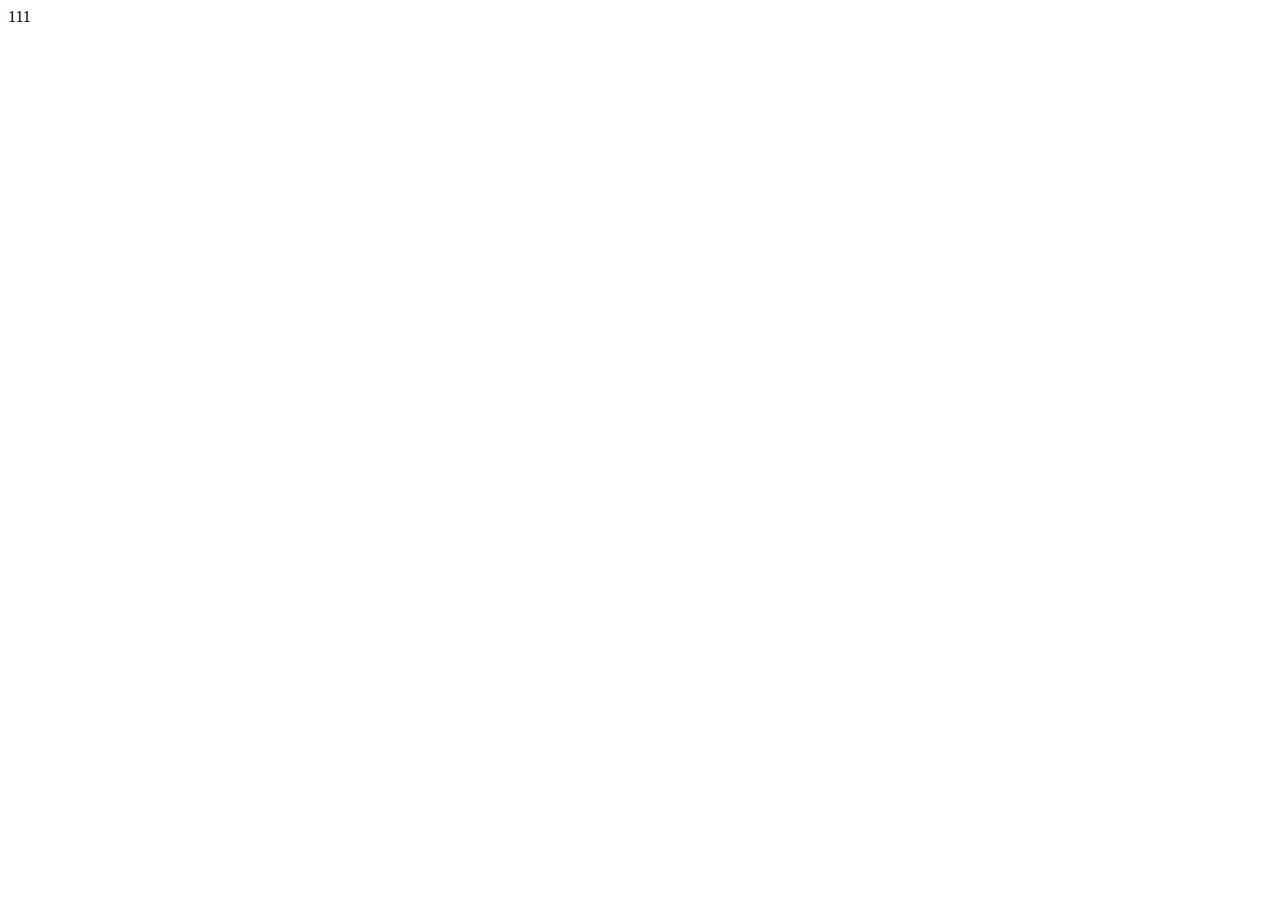
==== index.html @ c0884212 "初始化项目" ====
<!DOCTYPE html>
<html lang="en">

<head>
    <meta charset="UTF-8">
    <meta http-equiv="X-UA-Compatible" content="IE=edge">
    <meta name="viewport" content="width=device-width, initial-scale=1.0">
    <title>Document</title>
</head>

<body>
    <div>111</div>

</body>

</html>
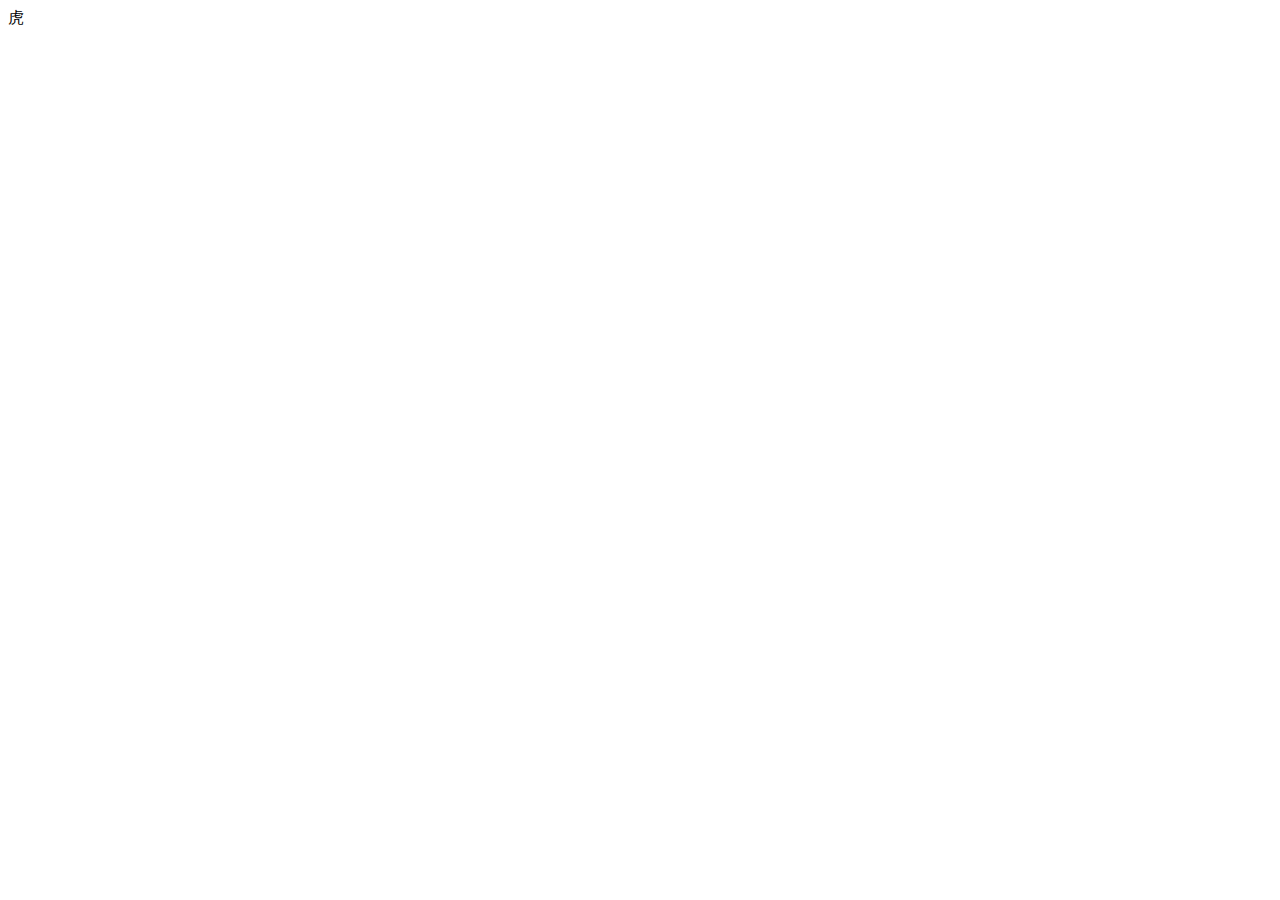
==== commit 44c74cdd: "第一遍" ====
--- a/index.html
+++ b/index.html
@@ -9,7 +9,7 @@
 </head>
 
 <body>
-    <div>111</div>
+    <div>虎</div>
 
 </body>
 
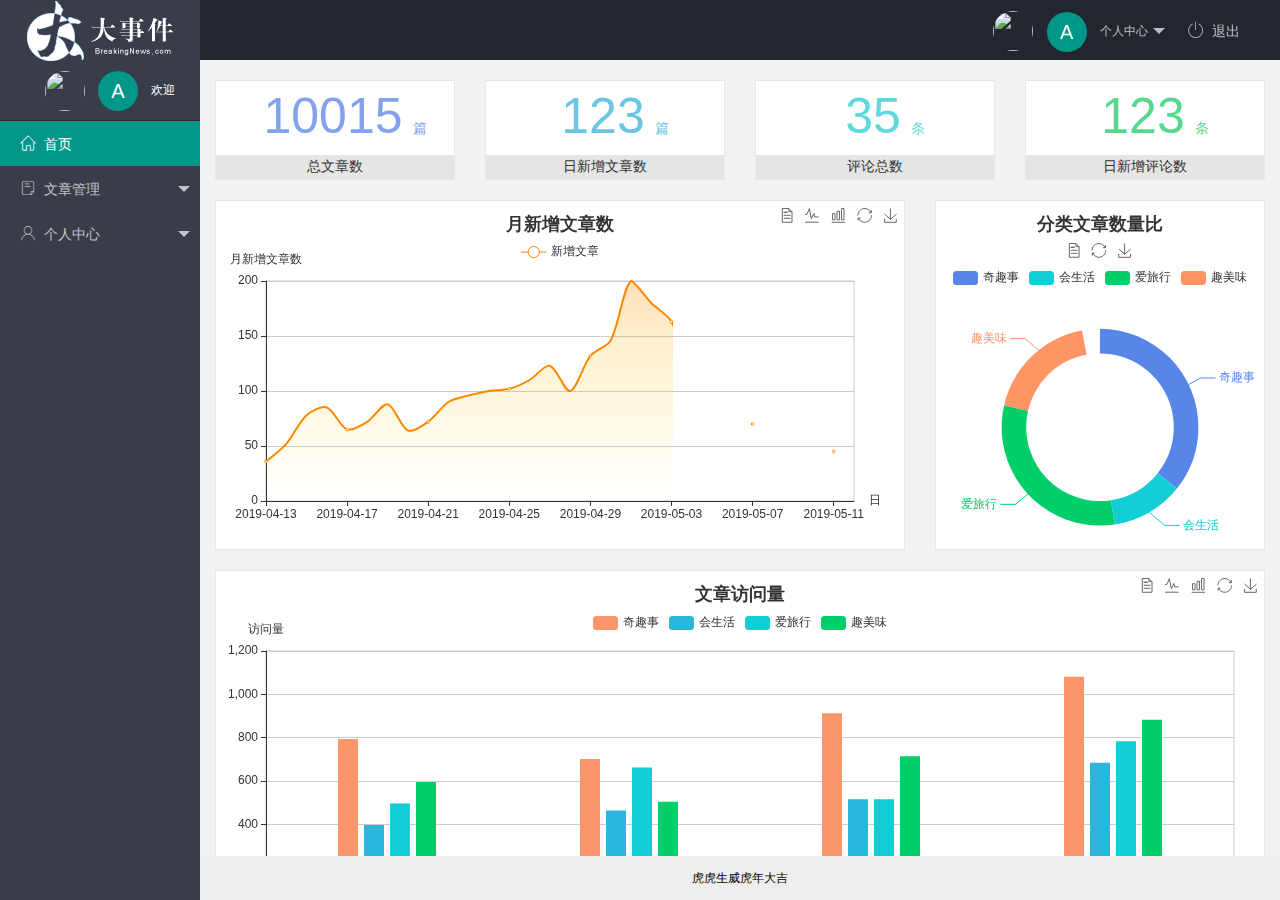
==== commit d1ad0604: "首页完成" ====
--- a/index.html
+++ b/index.html
@@ -2,15 +2,94 @@
 <html lang="en">
 
 <head>
-    <meta charset="UTF-8">
-    <meta http-equiv="X-UA-Compatible" content="IE=edge">
-    <meta name="viewport" content="width=device-width, initial-scale=1.0">
-    <title>Document</title>
+    <meta charset="UTF-8" />
+    <meta http-equiv="X-UA-Compatible" content="IE=edge" />
+    <meta name="viewport" content="width=device-width, initial-scale=1.0" />
+    <title>主页</title>
+    <link rel="stylesheet" href="/assets/lib/layui/css/layui.css" />
+    <link rel="stylesheet" href="/assets/css/index.css">
+    <link rel="stylesheet" href="/assets/fonts/iconfont.css">
 </head>
 
 <body>
-    <div>虎</div>
+    <div class="layui-layout layui-layout-admin">
+        <div class="layui-header">
+            <div class="layui-logo layui-hide-xs layui-bg-black">
+                <img src="/assets/images/logo.png" alt="" />
+            </div>
 
+            <ul class="layui-nav layui-layout-right">
+                <li class="layui-nav-item layui-hide layui-show-md-inline-block">
+                    <!-- 右侧导航栏上面头像 -->
+                    <a href="javascript:;" class="userinfo">
+                        <img src="http://t.cn/RCzsdCq" class="layui-nav-img" />
+                        <span class="text-avatar">A</span>
+                        个人中心
+                    </a>
+                    <dl class="layui-nav-child">
+                        <dd><a href="">基本资料</a></dd>
+                        <dd><a href="">更换头像</a></dd>
+                        <dd><a href="">重置密码</a></dd>
+                    </dl>
+                </li>
+                <li class="layui-nav-item" lay-header-event="menuRight" lay-unselect>
+                    <a href="javascript:;" id="btnLogout"><span class="iconfont icon-tuichu"></span>退出</a>
+                </li>
+            </ul>
+        </div>
+
+        <div class="layui-side layui-bg-black">
+            <div class="layui-side-scroll">
+                <!-- 左侧导航区域（可配合layui已有的垂直导航） -->
+                <!-- 左侧侧边栏上面头像 -->
+                <div class="userinfo">
+                    <img src="http://t.cn/RCzsdCq" class="layui-nav-img" />
+                    <span class="text-avatar">A</span>
+                    <span id="welcome">欢迎</span>
+                </div>
+                <ul class="layui-nav layui-nav-tree" lay-shrink="all">
+                    <li class="layui-nav-item  layui-this">
+                        <a href="/home/dashboard.html" target="fm"><span class="iconfont icon-home"></span>首页</a>
+                    </li>
+                    <li class="layui-nav-item">
+                        <a class="" href="javascript:;"><span class="iconfont icon-16"></span>文章管理</a>
+                        <dl class="layui-nav-child">
+                            <dd><a href="javascript:;"><i class="layui-icon layui-icon-app"></i>文章类别</a></dd>
+                            <dd><a href="javascript:;"><i class="layui-icon layui-icon-app"></i>文章列表</a></dd>
+                            <dd><a href="javascript:;"><i class="layui-icon layui-icon-app"></i>发布文章</a></dd>
+                        </dl>
+                    </li>
+                    <li class="layui-nav-item">
+                        <a href="javascript:;"><span class="iconfont icon-user"></span>个人中心</a>
+                        <dl class="layui-nav-child">
+                            <dd><a href="javascript:;"><i class="layui-icon layui-icon-app"></i>基本资料</a></dd>
+                            <dd><a href="javascript:;"><i class="layui-icon layui-icon-app"></i>更换头像</a></dd>
+                            <dd><a href="javascript:;"><i class="layui-icon layui-icon-app"></i>重置密码</a></dd>
+                        </dl>
+                    </li>
+                </ul>
+            </div>
+        </div>
+
+        <div class="layui-body">
+            <!-- 内容主体区域 -->
+            <iframe name="fm" src="/home/dashboard.html" frameborder="0"></iframe>
+        </div>
+
+        <div class="layui-footer">
+            <!-- 底部固定区域 -->
+            虎虎生威虎年大吉
+        </div>
+    </div>
+    <script src="/assets/lib/layui/layui.all.js"></script>
+    <!-- 导入 jQuery -->
+    <script src="/assets/lib/jquery.js"></script>
+
+    <!-- 导入自己封装的 baseAPI -->
+    <script src="/assets/js/baseAPI.js"></script>
+
+    <!-- 导入自己的 js 文件 -->
+    <script src="/assets/js/index.js"></script>
 </body>
 
 </html>--- a/assets/lib/layui/css/layui.css
+++ b/assets/lib/layui/css/layui.css
@@ -0,0 +1,2 @@
+/** layui-v2.5.5 MIT License By https://www.layui.com */
+ .layui-inline,img{display:inline-block;vertical-align:middle}h1,h2,h3,h4,h5,h6{font-weight:400}.layui-edge,.layui-header,.layui-inline,.layui-main{position:relative}.layui-body,.layui-edge,.layui-elip{overflow:hidden}.layui-btn,.layui-edge,.layui-inline,img{vertical-align:middle}.layui-btn,.layui-disabled,.layui-icon,.layui-unselect{-moz-user-select:none;-webkit-user-select:none;-ms-user-select:none}.layui-elip,.layui-form-checkbox span,.layui-form-pane .layui-form-label{text-overflow:ellipsis;white-space:nowrap}.layui-breadcrumb,.layui-tree-btnGroup{visibility:hidden}blockquote,body,button,dd,div,dl,dt,form,h1,h2,h3,h4,h5,h6,input,li,ol,p,pre,td,textarea,th,ul{margin:0;padding:0;-webkit-tap-highlight-color:rgba(0,0,0,0)}a:active,a:hover{outline:0}img{border:none}li{list-style:none}table{border-collapse:collapse;border-spacing:0}h4,h5,h6{font-size:100%}button,input,optgroup,option,select,textarea{font-family:inherit;font-size:inherit;font-style:inherit;font-weight:inherit;outline:0}pre{white-space:pre-wrap;white-space:-moz-pre-wrap;white-space:-pre-wrap;white-space:-o-pre-wrap;word-wrap:break-word}body{line-height:24px;font:14px Helvetica Neue,Helvetica,PingFang SC,Tahoma,Arial,sans-serif}hr{height:1px;margin:10px 0;border:0;clear:both}a{color:#333;text-decoration:none}a:hover{color:#777}a cite{font-style:normal;*cursor:pointer}.layui-border-box,.layui-border-box *{box-sizing:border-box}.layui-box,.layui-box *{box-sizing:content-box}.layui-clear{clear:both;*zoom:1}.layui-clear:after{content:'\20';clear:both;*zoom:1;display:block;height:0}.layui-inline{*display:inline;*zoom:1}.layui-edge{display:inline-block;width:0;height:0;border-width:6px;border-style:dashed;border-color:transparent}.layui-edge-top{top:-4px;border-bottom-color:#999;border-bottom-style:solid}.layui-edge-right{border-left-color:#999;border-left-style:solid}.layui-edge-bottom{top:2px;border-top-color:#999;border-top-style:solid}.layui-edge-left{border-right-color:#999;border-right-style:solid}.layui-disabled,.layui-disabled:hover{color:#d2d2d2!important;cursor:not-allowed!important}.layui-circle{border-radius:100%}.layui-show{display:block!important}.layui-hide{display:none!important}@font-face{font-family:layui-icon;src:url(../font/iconfont.eot?v=250);src:url(../font/iconfont.eot?v=250#iefix) format('embedded-opentype'),url(../font/iconfont.woff2?v=250) format('woff2'),url(../font/iconfont.woff?v=250) format('woff'),url(../font/iconfont.ttf?v=250) format('truetype'),url(../font/iconfont.svg?v=250#layui-icon) format('svg')}.layui-icon{font-family:layui-icon!important;font-size:16px;font-style:normal;-webkit-font-smoothing:antialiased;-moz-osx-font-smoothing:grayscale}.layui-icon-reply-fill:before{content:"\e611"}.layui-icon-set-fill:before{content:"\e614"}.layui-icon-menu-fill:before{content:"\e60f"}.layui-icon-search:before{content:"\e615"}.layui-icon-share:before{content:"\e641"}.layui-icon-set-sm:before{content:"\e620"}.layui-icon-engine:before{content:"\e628"}.layui-icon-close:before{content:"\1006"}.layui-icon-close-fill:before{content:"\1007"}.layui-icon-chart-screen:before{content:"\e629"}.layui-icon-star:before{content:"\e600"}.layui-icon-circle-dot:before{content:"\e617"}.layui-icon-chat:before{content:"\e606"}.layui-icon-release:before{content:"\e609"}.layui-icon-list:before{content:"\e60a"}.layui-icon-chart:before{content:"\e62c"}.layui-icon-ok-circle:before{content:"\1005"}.layui-icon-layim-theme:before{content:"\e61b"}.layui-icon-table:before{content:"\e62d"}.layui-icon-right:before{content:"\e602"}.layui-icon-left:before{content:"\e603"}.layui-icon-cart-simple:before{content:"\e698"}.layui-icon-face-cry:before{content:"\e69c"}.layui-icon-face-smile:before{content:"\e6af"}.layui-icon-survey:before{content:"\e6b2"}.layui-icon-tree:before{content:"\e62e"}.layui-icon-upload-circle:before{content:"\e62f"}.layui-icon-add-circle:before{content:"\e61f"}.layui-icon-download-circle:before{content:"\e601"}.layui-icon-templeate-1:before{content:"\e630"}.layui-icon-util:before{content:"\e631"}.layui-icon-face-surprised:before{content:"\e664"}.layui-icon-edit:before{content:"\e642"}.layui-icon-speaker:before{content:"\e645"}.layui-icon-down:before{content:"\e61a"}.layui-icon-file:before{content:"\e621"}.layui-icon-layouts:before{content:"\e632"}.layui-icon-rate-half:before{content:"\e6c9"}.layui-icon-add-circle-fine:before{content:"\e608"}.layui-icon-prev-circle:before{content:"\e633"}.layui-icon-read:before{content:"\e705"}.layui-icon-404:before{content:"\e61c"}.layui-icon-carousel:before{content:"\e634"}.layui-icon-help:before{content:"\e607"}.layui-icon-code-circle:before{content:"\e635"}.layui-icon-water:before{content:"\e636"}.layui-icon-username:before{content:"\e66f"}.layui-icon-find-fill:before{content:"\e670"}.layui-icon-about:before{content:"\e60b"}.layui-icon-location:before{content:"\e715"}.layui-icon-up:before{content:"\e619"}.layui-icon-pause:before{content:"\e651"}.layui-icon-date:before{content:"\e637"}.layui-icon-layim-uploadfile:before{content:"\e61d"}.layui-icon-delete:before{content:"\e640"}.layui-icon-play:before{content:"\e652"}.layui-icon-top:before{content:"\e604"}.layui-icon-friends:before{content:"\e612"}.layui-icon-refresh-3:before{content:"\e9aa"}.layui-icon-ok:before{content:"\e605"}.layui-icon-layer:before{content:"\e638"}.layui-icon-face-smile-fine:before{content:"\e60c"}.layui-icon-dollar:before{content:"\e659"}.layui-icon-group:before{content:"\e613"}.layui-icon-layim-download:before{content:"\e61e"}.layui-icon-picture-fine:before{content:"\e60d"}.layui-icon-link:before{content:"\e64c"}.layui-icon-diamond:before{content:"\e735"}.layui-icon-log:before{content:"\e60e"}.layui-icon-rate-solid:before{content:"\e67a"}.layui-icon-fonts-del:before{content:"\e64f"}.layui-icon-unlink:before{content:"\e64d"}.layui-icon-fonts-clear:before{content:"\e639"}.layui-icon-triangle-r:before{content:"\e623"}.layui-icon-circle:before{content:"\e63f"}.layui-icon-radio:before{content:"\e643"}.layui-icon-align-center:before{content:"\e647"}.layui-icon-align-right:before{content:"\e648"}.layui-icon-align-left:before{content:"\e649"}.layui-icon-loading-1:before{content:"\e63e"}.layui-icon-return:before{content:"\e65c"}.layui-icon-fonts-strong:before{content:"\e62b"}.layui-icon-upload:before{content:"\e67c"}.layui-icon-dialogue:before{content:"\e63a"}.layui-icon-video:before{content:"\e6ed"}.layui-icon-headset:before{content:"\e6fc"}.layui-icon-cellphone-fine:before{content:"\e63b"}.layui-icon-add-1:before{content:"\e654"}.layui-icon-face-smile-b:before{content:"\e650"}.layui-icon-fonts-html:before{content:"\e64b"}.layui-icon-form:before{content:"\e63c"}.layui-icon-cart:before{content:"\e657"}.layui-icon-camera-fill:before{content:"\e65d"}.layui-icon-tabs:before{content:"\e62a"}.layui-icon-fonts-code:before{content:"\e64e"}.layui-icon-fire:before{content:"\e756"}.layui-icon-set:before{content:"\e716"}.layui-icon-fonts-u:before{content:"\e646"}.layui-icon-triangle-d:before{content:"\e625"}.layui-icon-tips:before{content:"\e702"}.layui-icon-picture:before{content:"\e64a"}.layui-icon-more-vertical:before{content:"\e671"}.layui-icon-flag:before{content:"\e66c"}.layui-icon-loading:before{content:"\e63d"}.layui-icon-fonts-i:before{content:"\e644"}.layui-icon-refresh-1:before{content:"\e666"}.layui-icon-rmb:before{content:"\e65e"}.layui-icon-home:before{content:"\e68e"}.layui-icon-user:before{content:"\e770"}.layui-icon-notice:before{content:"\e667"}.layui-icon-login-weibo:before{content:"\e675"}.layui-icon-voice:before{content:"\e688"}.layui-icon-upload-drag:before{content:"\e681"}.layui-icon-login-qq:before{content:"\e676"}.layui-icon-snowflake:before{content:"\e6b1"}.layui-icon-file-b:before{content:"\e655"}.layui-icon-template:before{content:"\e663"}.layui-icon-auz:before{content:"\e672"}.layui-icon-console:before{content:"\e665"}.layui-icon-app:before{content:"\e653"}.layui-icon-prev:before{content:"\e65a"}.layui-icon-website:before{content:"\e7ae"}.layui-icon-next:before{content:"\e65b"}.layui-icon-component:before{content:"\e857"}.layui-icon-more:before{content:"\e65f"}.layui-icon-login-wechat:before{content:"\e677"}.layui-icon-shrink-right:before{content:"\e668"}.layui-icon-spread-left:before{content:"\e66b"}.layui-icon-camera:before{content:"\e660"}.layui-icon-note:before{content:"\e66e"}.layui-icon-refresh:before{content:"\e669"}.layui-icon-female:before{content:"\e661"}.layui-icon-male:before{content:"\e662"}.layui-icon-password:before{content:"\e673"}.layui-icon-senior:before{content:"\e674"}.layui-icon-theme:before{content:"\e66a"}.layui-icon-tread:before{content:"\e6c5"}.layui-icon-praise:before{content:"\e6c6"}.layui-icon-star-fill:before{content:"\e658"}.layui-icon-rate:before{content:"\e67b"}.layui-icon-template-1:before{content:"\e656"}.layui-icon-vercode:before{content:"\e679"}.layui-icon-cellphone:before{content:"\e678"}.layui-icon-screen-full:before{content:"\e622"}.layui-icon-screen-restore:before{content:"\e758"}.layui-icon-cols:before{content:"\e610"}.layui-icon-export:before{content:"\e67d"}.layui-icon-print:before{content:"\e66d"}.layui-icon-slider:before{content:"\e714"}.layui-icon-addition:before{content:"\e624"}.layui-icon-subtraction:before{content:"\e67e"}.layui-icon-service:before{content:"\e626"}.layui-icon-transfer:before{content:"\e691"}.layui-main{width:1140px;margin:0 auto}.layui-header{z-index:1000;height:60px}.layui-header a:hover{transition:all .5s;-webkit-transition:all .5s}.layui-side{position:fixed;left:0;top:0;bottom:0;z-index:999;width:200px;overflow-x:hidden}.layui-side-scroll{position:relative;width:220px;height:100%;overflow-x:hidden}.layui-body{position:absolute;left:200px;right:0;top:0;bottom:0;z-index:998;width:auto;overflow-y:auto;box-sizing:border-box}.layui-layout-body{overflow:hidden}.layui-layout-admin .layui-header{background-color:#23262E}.layui-layout-admin .layui-side{top:60px;width:200px;overflow-x:hidden}.layui-layout-admin .layui-body{position:fixed;top:60px;bottom:44px}.layui-layout-admin .layui-main{width:auto;margin:0 15px}.layui-layout-admin .layui-footer{position:fixed;left:200px;right:0;bottom:0;height:44px;line-height:44px;padding:0 15px;background-color:#eee}.layui-layout-admin .layui-logo{position:absolute;left:0;top:0;width:200px;height:100%;line-height:60px;text-align:center;color:#009688;font-size:16px}.layui-layout-admin .layui-header .layui-nav{background:0 0}.layui-layout-left{position:absolute!important;left:200px;top:0}.layui-layout-right{position:absolute!important;right:0;top:0}.layui-container{position:relative;margin:0 auto;padding:0 15px;box-sizing:border-box}.layui-fluid{position:relative;margin:0 auto;padding:0 15px}.layui-row:after,.layui-row:before{content:'';display:block;clear:both}.layui-col-lg1,.layui-col-lg10,.layui-col-lg11,.layui-col-lg12,.layui-col-lg2,.layui-col-lg3,.layui-col-lg4,.layui-col-lg5,.layui-col-lg6,.layui-col-lg7,.layui-col-lg8,.layui-col-lg9,.layui-col-md1,.layui-col-md10,.layui-col-md11,.layui-col-md12,.layui-col-md2,.layui-col-md3,.layui-col-md4,.layui-col-md5,.layui-col-md6,.layui-col-md7,.layui-col-md8,.layui-col-md9,.layui-col-sm1,.layui-col-sm10,.layui-col-sm11,.layui-col-sm12,.layui-col-sm2,.layui-col-sm3,.layui-col-sm4,.layui-col-sm5,.layui-col-sm6,.layui-col-sm7,.layui-col-sm8,.layui-col-sm9,.layui-col-xs1,.layui-col-xs10,.layui-col-xs11,.layui-col-xs12,.layui-col-xs2,.layui-col-xs3,.layui-col-xs4,.layui-col-xs5,.layui-col-xs6,.layui-col-xs7,.layui-col-xs8,.layui-col-xs9{position:relative;display:block;box-sizing:border-box}.layui-col-xs1,.layui-col-xs10,.layui-col-xs11,.layui-col-xs12,.layui-col-xs2,.layui-col-xs3,.layui-col-xs4,.layui-col-xs5,.layui-col-xs6,.layui-col-xs7,.layui-col-xs8,.layui-col-xs9{float:left}.layui-col-xs1{width:8.33333333%}.layui-col-xs2{width:16.66666667%}.layui-col-xs3{width:25%}.layui-col-xs4{width:33.33333333%}.layui-col-xs5{width:41.66666667%}.layui-col-xs6{width:50%}.layui-col-xs7{width:58.33333333%}.layui-col-xs8{width:66.66666667%}.layui-col-xs9{width:75%}.layui-col-xs10{width:83.33333333%}.layui-col-xs11{width:91.66666667%}.layui-col-xs12{width:100%}.layui-col-xs-offset1{margin-left:8.33333333%}.layui-col-xs-offset2{margin-left:16.66666667%}.layui-col-xs-offset3{margin-left:25%}.layui-col-xs-offset4{margin-left:33.33333333%}.layui-col-xs-offset5{margin-left:41.66666667%}.layui-col-xs-offset6{margin-left:50%}.layui-col-xs-offset7{margin-left:58.33333333%}.layui-col-xs-offset8{margin-left:66.66666667%}.layui-col-xs-offset9{margin-left:75%}.layui-col-xs-offset10{margin-left:83.33333333%}.layui-col-xs-offset11{margin-left:91.66666667%}.layui-col-xs-offset12{margin-left:100%}@media screen and (max-width:768px){.layui-hide-xs{display:none!important}.layui-show-xs-block{display:block!important}.layui-show-xs-inline{display:inline!important}.layui-show-xs-inline-block{display:inline-block!important}}@media screen and (min-width:768px){.layui-container{width:750px}.layui-hide-sm{display:none!important}.layui-show-sm-block{display:block!important}.layui-show-sm-inline{display:inline!important}.layui-show-sm-inline-block{display:inline-block!important}.layui-col-sm1,.layui-col-sm10,.layui-col-sm11,.layui-col-sm12,.layui-col-sm2,.layui-col-sm3,.layui-col-sm4,.layui-col-sm5,.layui-col-sm6,.layui-col-sm7,.layui-col-sm8,.layui-col-sm9{float:left}.layui-col-sm1{width:8.33333333%}.layui-col-sm2{width:16.66666667%}.layui-col-sm3{width:25%}.layui-col-sm4{width:33.33333333%}.layui-col-sm5{width:41.66666667%}.layui-col-sm6{width:50%}.layui-col-sm7{width:58.33333333%}.layui-col-sm8{width:66.66666667%}.layui-col-sm9{width:75%}.layui-col-sm10{width:83.33333333%}.layui-col-sm11{width:91.66666667%}.layui-col-sm12{width:100%}.layui-col-sm-offset1{margin-left:8.33333333%}.layui-col-sm-offset2{margin-left:16.66666667%}.layui-col-sm-offset3{margin-left:25%}.layui-col-sm-offset4{margin-left:33.33333333%}.layui-col-sm-offset5{margin-left:41.66666667%}.layui-col-sm-offset6{margin-left:50%}.layui-col-sm-offset7{margin-left:58.33333333%}.layui-col-sm-offset8{margin-left:66.66666667%}.layui-col-sm-offset9{margin-left:75%}.layui-col-sm-offset10{margin-left:83.33333333%}.layui-col-sm-offset11{margin-left:91.66666667%}.layui-col-sm-offset12{margin-left:100%}}@media screen and (min-width:992px){.layui-container{width:970px}.layui-hide-md{display:none!important}.layui-show-md-block{display:block!important}.layui-show-md-inline{display:inline!important}.layui-show-md-inline-block{display:inline-block!important}.layui-col-md1,.layui-col-md10,.layui-col-md11,.layui-col-md12,.layui-col-md2,.layui-col-md3,.layui-col-md4,.layui-col-md5,.layui-col-md6,.layui-col-md7,.layui-col-md8,.layui-col-md9{float:left}.layui-col-md1{width:8.33333333%}.layui-col-md2{width:16.66666667%}.layui-col-md3{width:25%}.layui-col-md4{width:33.33333333%}.layui-col-md5{width:41.66666667%}.layui-col-md6{width:50%}.layui-col-md7{width:58.33333333%}.layui-col-md8{width:66.66666667%}.layui-col-md9{width:75%}.layui-col-md10{width:83.33333333%}.layui-col-md11{width:91.66666667%}.layui-col-md12{width:100%}.layui-col-md-offset1{margin-left:8.33333333%}.layui-col-md-offset2{margin-left:16.66666667%}.layui-col-md-offset3{margin-left:25%}.layui-col-md-offset4{margin-left:33.33333333%}.layui-col-md-offset5{margin-left:41.66666667%}.layui-col-md-offset6{margin-left:50%}.layui-col-md-offset7{margin-left:58.33333333%}.layui-col-md-offset8{margin-left:66.66666667%}.layui-col-md-offset9{margin-left:75%}.layui-col-md-offset10{margin-left:83.33333333%}.layui-col-md-offset11{margin-left:91.66666667%}.layui-col-md-offset12{margin-left:100%}}@media screen and (min-width:1200px){.layui-container{width:1170px}.layui-hide-lg{display:none!important}.layui-show-lg-block{display:block!important}.layui-show-lg-inline{display:inline!important}.layui-show-lg-inline-block{display:inline-block!important}.layui-col-lg1,.layui-col-lg10,.layui-col-lg11,.layui-col-lg12,.layui-col-lg2,.layui-col-lg3,.layui-col-lg4,.layui-col-lg5,.layui-col-lg6,.layui-col-lg7,.layui-col-lg8,.layui-col-lg9{float:left}.layui-col-lg1{width:8.33333333%}.layui-col-lg2{width:16.66666667%}.layui-col-lg3{width:25%}.layui-col-lg4{width:33.33333333%}.layui-col-lg5{width:41.66666667%}.layui-col-lg6{width:50%}.layui-col-lg7{width:58.33333333%}.layui-col-lg8{width:66.66666667%}.layui-col-lg9{width:75%}.layui-col-lg10{width:83.33333333%}.layui-col-lg11{width:91.66666667%}.layui-col-lg12{width:100%}.layui-col-lg-offset1{margin-left:8.33333333%}.layui-col-lg-offset2{margin-left:16.66666667%}.layui-col-lg-offset3{margin-left:25%}.layui-col-lg-offset4{margin-left:33.33333333%}.layui-col-lg-offset5{margin-left:41.66666667%}.layui-col-lg-offset6{margin-left:50%}.layui-col-lg-offset7{margin-left:58.33333333%}.layui-col-lg-offset8{margin-left:66.66666667%}.layui-col-lg-offset9{margin-left:75%}.layui-col-lg-offset10{margin-left:83.33333333%}.layui-col-lg-offset11{margin-left:91.66666667%}.layui-col-lg-offset12{margin-left:100%}}.layui-col-space1{margin:-.5px}.layui-col-space1>*{padding:.5px}.layui-col-space3{margin:-1.5px}.layui-col-space3>*{padding:1.5px}.layui-col-space5{margin:-2.5px}.layui-col-space5>*{padding:2.5px}.layui-col-space8{margin:-3.5px}.layui-col-space8>*{padding:3.5px}.layui-col-space10{margin:-5px}.layui-col-space10>*{padding:5px}.layui-col-space12{margin:-6px}.layui-col-space12>*{padding:6px}.layui-col-space15{margin:-7.5px}.layui-col-space15>*{padding:7.5px}.layui-col-space18{margin:-9px}.layui-col-space18>*{padding:9px}.layui-col-space20{margin:-10px}.layui-col-space20>*{padding:10px}.layui-col-space22{margin:-11px}.layui-col-space22>*{padding:11px}.layui-col-space25{margin:-12.5px}.layui-col-space25>*{padding:12.5px}.layui-col-space30{margin:-15px}.layui-col-space30>*{padding:15px}.layui-btn,.layui-input,.layui-select,.layui-textarea,.layui-upload-button{outline:0;-webkit-appearance:none;transition:all .3s;-webkit-transition:all .3s;box-sizing:border-box}.layui-elem-quote{margin-bottom:10px;padding:15px;line-height:22px;border-left:5px solid #009688;border-radius:0 2px 2px 0;background-color:#f2f2f2}.layui-quote-nm{border-style:solid;border-width:1px 1px 1px 5px;background:0 0}.layui-elem-field{margin-bottom:10px;padding:0;border-width:1px;border-style:solid}.layui-elem-field legend{margin-left:20px;padding:0 10px;font-size:20px;font-weight:300}.layui-field-title{margin:10px 0 20px;border-width:1px 0 0}.layui-field-box{padding:10px 15px}.layui-field-title .layui-field-box{padding:10px 0}.layui-progress{position:relative;height:6px;border-radius:20px;background-color:#e2e2e2}.layui-progress-bar{position:absolute;left:0;top:0;width:0;max-width:100%;height:6px;border-radius:20px;text-align:right;background-color:#5FB878;transition:all .3s;-webkit-transition:all .3s}.layui-progress-big,.layui-progress-big .layui-progress-bar{height:18px;line-height:18px}.layui-progress-text{position:relative;top:-20px;line-height:18px;font-size:12px;color:#666}.layui-progress-big .layui-progress-text{position:static;padding:0 10px;color:#fff}.layui-collapse{border-width:1px;border-style:solid;border-radius:2px}.layui-colla-content,.layui-colla-item{border-top-width:1px;border-top-style:solid}.layui-colla-item:first-child{border-top:none}.layui-colla-title{position:relative;height:42px;line-height:42px;padding:0 15px 0 35px;color:#333;background-color:#f2f2f2;cursor:pointer;font-size:14px;overflow:hidden}.layui-colla-content{display:none;padding:10px 15px;line-height:22px;color:#666}.layui-colla-icon{position:absolute;left:15px;top:0;font-size:14px}.layui-card{margin-bottom:15px;border-radius:2px;background-color:#fff;box-shadow:0 1px 2px 0 rgba(0,0,0,.05)}.layui-card:last-child{margin-bottom:0}.layui-card-header{position:relative;height:42px;line-height:42px;padding:0 15px;border-bottom:1px solid #f6f6f6;color:#333;border-radius:2px 2px 0 0;font-size:14px}.layui-bg-black,.layui-bg-blue,.layui-bg-cyan,.layui-bg-green,.layui-bg-orange,.layui-bg-red{color:#fff!important}.layui-card-body{position:relative;padding:10px 15px;line-height:24px}.layui-card-body[pad15]{padding:15px}.layui-card-body[pad20]{padding:20px}.layui-card-body .layui-table{margin:5px 0}.layui-card .layui-tab{margin:0}.layui-panel-window{position:relative;padding:15px;border-radius:0;border-top:5px solid #E6E6E6;background-color:#fff}.layui-auxiliar-moving{position:fixed;left:0;right:0;top:0;bottom:0;width:100%;height:100%;background:0 0;z-index:9999999999}.layui-form-label,.layui-form-mid,.layui-form-select,.layui-input-block,.layui-input-inline,.layui-textarea{position:relative}.layui-bg-red{background-color:#FF5722!important}.layui-bg-orange{background-color:#FFB800!important}.layui-bg-green{background-color:#009688!important}.layui-bg-cyan{background-color:#2F4056!important}.layui-bg-blue{background-color:#1E9FFF!important}.layui-bg-black{background-color:#393D49!important}.layui-bg-gray{background-color:#eee!important;color:#666!important}.layui-badge-rim,.layui-colla-content,.layui-colla-item,.layui-collapse,.layui-elem-field,.layui-form-pane .layui-form-item[pane],.layui-form-pane .layui-form-label,.layui-input,.layui-layedit,.layui-layedit-tool,.layui-quote-nm,.layui-select,.layui-tab-bar,.layui-tab-card,.layui-tab-title,.layui-tab-title .layui-this:after,.layui-textarea{border-color:#e6e6e6}.layui-timeline-item:before,hr{background-color:#e6e6e6}.layui-text{line-height:22px;font-size:14px;color:#666}.layui-text h1,.layui-text h2,.layui-text h3{font-weight:500;color:#333}.layui-text h1{font-size:30px}.layui-text h2{font-size:24px}.layui-text h3{font-size:18px}.layui-text a:not(.layui-btn){color:#01AAED}.layui-text a:not(.layui-btn):hover{text-decoration:underline}.layui-text ul{padding:5px 0 5px 15px}.layui-text ul li{margin-top:5px;list-style-type:disc}.layui-text em,.layui-word-aux{color:#999!important;padding:0 5px!important}.layui-btn{display:inline-block;height:38px;line-height:38px;padding:0 18px;background-color:#009688;color:#fff;white-space:nowrap;text-align:center;font-size:14px;border:none;border-radius:2px;cursor:pointer}.layui-btn:hover{opacity:.8;filter:alpha(opacity=80);color:#fff}.layui-btn:active{opacity:1;filter:alpha(opacity=100)}.layui-btn+.layui-btn{margin-left:10px}.layui-btn-container{font-size:0}.layui-btn-container .layui-btn{margin-right:10px;margin-bottom:10px}.layui-btn-container .layui-btn+.layui-btn{margin-left:0}.layui-table .layui-btn-container .layui-btn{margin-bottom:9px}.layui-btn-radius{border-radius:100px}.layui-btn .layui-icon{margin-right:3px;font-size:18px;vertical-align:bottom;vertical-align:middle\9}.layui-btn-primary{border:1px solid #C9C9C9;background-color:#fff;color:#555}.layui-btn-primary:hover{border-color:#009688;color:#333}.layui-btn-normal{background-color:#1E9FFF}.layui-btn-warm{background-color:#FFB800}.layui-btn-danger{background-color:#FF5722}.layui-btn-checked{background-color:#5FB878}.layui-btn-disabled,.layui-btn-disabled:active,.layui-btn-disabled:hover{border:1px solid #e6e6e6;background-color:#FBFBFB;color:#C9C9C9;cursor:not-allowed;opacity:1}.layui-btn-lg{height:44px;line-height:44px;padding:0 25px;font-size:16px}.layui-btn-sm{height:30px;line-height:30px;padding:0 10px;font-size:12px}.layui-btn-sm i{font-size:16px!important}.layui-btn-xs{height:22px;line-height:22px;padding:0 5px;font-size:12px}.layui-btn-xs i{font-size:14px!important}.layui-btn-group{display:inline-block;vertical-align:middle;font-size:0}.layui-btn-group .layui-btn{margin-left:0!important;margin-right:0!important;border-left:1px solid rgba(255,255,255,.5);border-radius:0}.layui-btn-group .layui-btn-primary{border-left:none}.layui-btn-group .layui-btn-primary:hover{border-color:#C9C9C9;color:#009688}.layui-btn-group .layui-btn:first-child{border-left:none;border-radius:2px 0 0 2px}.layui-btn-group .layui-btn-primary:first-child{border-left:1px solid #c9c9c9}.layui-btn-group .layui-btn:last-child{border-radius:0 2px 2px 0}.layui-btn-group .layui-btn+.layui-btn{margin-left:0}.layui-btn-group+.layui-btn-group{margin-left:10px}.layui-btn-fluid{width:100%}.layui-input,.layui-select,.layui-textarea{height:38px;line-height:1.3;line-height:38px\9;border-width:1px;border-style:solid;background-color:#fff;border-radius:2px}.layui-input::-webkit-input-placeholder,.layui-select::-webkit-input-placeholder,.layui-textarea::-webkit-input-placeholder{line-height:1.3}.layui-input,.layui-textarea{display:block;width:100%;padding-left:10px}.layui-input:hover,.layui-textarea:hover{border-color:#D2D2D2!important}.layui-input:focus,.layui-textarea:focus{border-color:#C9C9C9!important}.layui-textarea{min-height:100px;height:auto;line-height:20px;padding:6px 10px;resize:vertical}.layui-select{padding:0 10px}.layui-form input[type=checkbox],.layui-form input[type=radio],.layui-form select{display:none}.layui-form [lay-ignore]{display:initial}.layui-form-item{margin-bottom:15px;clear:both;*zoom:1}.layui-form-item:after{content:'\20';clear:both;*zoom:1;display:block;height:0}.layui-form-label{float:left;display:block;padding:9px 15px;width:80px;font-weight:400;line-height:20px;text-align:right}.layui-form-label-col{display:block;float:none;padding:9px 0;line-height:20px;text-align:left}.layui-form-item .layui-inline{margin-bottom:5px;margin-right:10px}.layui-input-block{margin-left:110px;min-height:36px}.layui-input-inline{display:inline-block;vertical-align:middle}.layui-form-item .layui-input-inline{float:left;width:190px;margin-right:10px}.layui-form-text .layui-input-inline{width:auto}.layui-form-mid{float:left;display:block;padding:9px 0!important;line-height:20px;margin-right:10px}.layui-form-danger+.layui-form-select .layui-input,.layui-form-danger:focus{border-color:#FF5722!important}.layui-form-select .layui-input{padding-right:30px;cursor:pointer}.layui-form-select .layui-edge{position:absolute;right:10px;top:50%;margin-top:-3px;cursor:pointer;border-width:6px;border-top-color:#c2c2c2;border-top-style:solid;transition:all .3s;-webkit-transition:all .3s}.layui-form-select dl{display:none;position:absolute;left:0;top:42px;padding:5px 0;z-index:899;min-width:100%;border:1px solid #d2d2d2;max-height:300px;overflow-y:auto;background-color:#fff;border-radius:2px;box-shadow:0 2px 4px rgba(0,0,0,.12);box-sizing:border-box}.layui-form-select dl dd,.layui-form-select dl dt{padding:0 10px;line-height:36px;white-space:nowrap;overflow:hidden;text-overflow:ellipsis}.layui-form-select dl dt{font-size:12px;color:#999}.layui-form-select dl dd{cursor:pointer}.layui-form-select dl dd:hover{background-color:#f2f2f2;-webkit-transition:.5s all;transition:.5s all}.layui-form-select .layui-select-group dd{padding-left:20px}.layui-form-select dl dd.layui-select-tips{padding-left:10px!important;color:#999}.layui-form-select dl dd.layui-this{background-color:#5FB878;color:#fff}.layui-form-checkbox,.layui-form-select dl dd.layui-disabled{background-color:#fff}.layui-form-selected dl{display:block}.layui-form-checkbox,.layui-form-checkbox *,.layui-form-switch{display:inline-block;vertical-align:middle}.layui-form-selected .layui-edge{margin-top:-9px;-webkit-transform:rotate(180deg);transform:rotate(180deg);margin-top:-3px\9}:root .layui-form-selected .layui-edge{margin-top:-9px\0/IE9}.layui-form-selectup dl{top:auto;bottom:42px}.layui-select-none{margin:5px 0;text-align:center;color:#999}.layui-select-disabled .layui-disabled{border-color:#eee!important}.layui-select-disabled .layui-edge{border-top-color:#d2d2d2}.layui-form-checkbox{position:relative;height:30px;line-height:30px;margin-right:10px;padding-right:30px;cursor:pointer;font-size:0;-webkit-transition:.1s linear;transition:.1s linear;box-sizing:border-box}.layui-form-checkbox span{padding:0 10px;height:100%;font-size:14px;border-radius:2px 0 0 2px;background-color:#d2d2d2;color:#fff;overflow:hidden}.layui-form-checkbox:hover span{background-color:#c2c2c2}.layui-form-checkbox i{position:absolute;right:0;top:0;width:30px;height:28px;border:1px solid #d2d2d2;border-left:none;border-radius:0 2px 2px 0;color:#fff;font-size:20px;text-align:center}.layui-form-checkbox:hover i{border-color:#c2c2c2;color:#c2c2c2}.layui-form-checked,.layui-form-checked:hover{border-color:#5FB878}.layui-form-checked span,.layui-form-checked:hover span{background-color:#5FB878}.layui-form-checked i,.layui-form-checked:hover i{color:#5FB878}.layui-form-item .layui-form-checkbox{margin-top:4px}.layui-form-checkbox[lay-skin=primary]{height:auto!important;line-height:normal!important;min-width:18px;min-height:18px;border:none!important;margin-right:0;padding-left:28px;padding-right:0;background:0 0}.layui-form-checkbox[lay-skin=primary] span{padding-left:0;padding-right:15px;line-height:18px;background:0 0;color:#666}.layui-form-checkbox[lay-skin=primary] i{right:auto;left:0;width:16px;height:16px;line-height:16px;border:1px solid #d2d2d2;font-size:12px;border-radius:2px;background-color:#fff;-webkit-transition:.1s linear;transition:.1s linear}.layui-form-checkbox[lay-skin=primary]:hover i{border-color:#5FB878;color:#fff}.layui-form-checked[lay-skin=primary] i{border-color:#5FB878!important;background-color:#5FB878;color:#fff}.layui-checkbox-disbaled[lay-skin=primary] span{background:0 0!important;color:#c2c2c2}.layui-checkbox-disbaled[lay-skin=primary]:hover i{border-color:#d2d2d2}.layui-form-item .layui-form-checkbox[lay-skin=primary]{margin-top:10px}.layui-form-switch{position:relative;height:22px;line-height:22px;min-width:35px;padding:0 5px;margin-top:8px;border:1px solid #d2d2d2;border-radius:20px;cursor:pointer;background-color:#fff;-webkit-transition:.1s linear;transition:.1s linear}.layui-form-switch i{position:absolute;left:5px;top:3px;width:16px;height:16px;border-radius:20px;background-color:#d2d2d2;-webkit-transition:.1s linear;transition:.1s linear}.layui-form-switch em{position:relative;top:0;width:25px;margin-left:21px;padding:0!important;text-align:center!important;color:#999!important;font-style:normal!important;font-size:12px}.layui-form-onswitch{border-color:#5FB878;background-color:#5FB878}.layui-checkbox-disbaled,.layui-checkbox-disbaled i{border-color:#e2e2e2!important}.layui-form-onswitch i{left:100%;margin-left:-21px;background-color:#fff}.layui-form-onswitch em{margin-left:5px;margin-right:21px;color:#fff!important}.layui-checkbox-disbaled span{background-color:#e2e2e2!important}.layui-checkbox-disbaled:hover i{color:#fff!important}[lay-radio]{display:none}.layui-form-radio,.layui-form-radio *{display:inline-block;vertical-align:middle}.layui-form-radio{line-height:28px;margin:6px 10px 0 0;padding-right:10px;cursor:pointer;font-size:0}.layui-form-radio *{font-size:14px}.layui-form-radio>i{margin-right:8px;font-size:22px;color:#c2c2c2}.layui-form-radio>i:hover,.layui-form-radioed>i{color:#5FB878}.layui-radio-disbaled>i{color:#e2e2e2!important}.layui-form-pane .layui-form-label{width:110px;padding:8px 15px;height:38px;line-height:20px;border-width:1px;border-style:solid;border-radius:2px 0 0 2px;text-align:center;background-color:#FBFBFB;overflow:hidden;box-sizing:border-box}.layui-form-pane .layui-input-inline{margin-left:-1px}.layui-form-pane .layui-input-block{margin-left:110px;left:-1px}.layui-form-pane .layui-input{border-radius:0 2px 2px 0}.layui-form-pane .layui-form-text .layui-form-label{float:none;width:100%;border-radius:2px;box-sizing:border-box;text-align:left}.layui-form-pane .layui-form-text .layui-input-inline{display:block;margin:0;top:-1px;clear:both}.layui-form-pane .layui-form-text .layui-input-block{margin:0;left:0;top:-1px}.layui-form-pane .layui-form-text .layui-textarea{min-height:100px;border-radius:0 0 2px 2px}.layui-form-pane .layui-form-checkbox{margin:4px 0 4px 10px}.layui-form-pane .layui-form-radio,.layui-form-pane .layui-form-switch{margin-top:6px;margin-left:10px}.layui-form-pane .layui-form-item[pane]{position:relative;border-width:1px;border-style:solid}.layui-form-pane .layui-form-item[pane] .layui-form-label{position:absolute;left:0;top:0;height:100%;border-width:0 1px 0 0}.layui-form-pane .layui-form-item[pane] .layui-input-inline{margin-left:110px}@media screen and (max-width:450px){.layui-form-item .layui-form-label{text-overflow:ellipsis;overflow:hidden;white-space:nowrap}.layui-form-item .layui-inline{display:block;margin-right:0;margin-bottom:20px;clear:both}.layui-form-item .layui-inline:after{content:'\20';clear:both;display:block;height:0}.layui-form-item .layui-input-inline{display:block;float:none;left:-3px;width:auto;margin:0 0 10px 112px}.layui-form-item .layui-input-inline+.layui-form-mid{margin-left:110px;top:-5px;padding:0}.layui-form-item .layui-form-checkbox{margin-right:5px;margin-bottom:5px}}.layui-layedit{border-width:1px;border-style:solid;border-radius:2px}.layui-layedit-tool{padding:3px 5px;border-bottom-width:1px;border-bottom-style:solid;font-size:0}.layedit-tool-fixed{position:fixed;top:0;border-top:1px solid #e2e2e2}.layui-layedit-tool .layedit-tool-mid,.layui-layedit-tool .layui-icon{display:inline-block;vertical-align:middle;text-align:center;font-size:14px}.layui-layedit-tool .layui-icon{position:relative;width:32px;height:30px;line-height:30px;margin:3px 5px;color:#777;cursor:pointer;border-radius:2px}.layui-layedit-tool .layui-icon:hover{color:#393D49}.layui-layedit-tool .layui-icon:active{color:#000}.layui-layedit-tool .layedit-tool-active{background-color:#e2e2e2;color:#000}.layui-layedit-tool .layui-disabled,.layui-layedit-tool .layui-disabled:hover{color:#d2d2d2;cursor:not-allowed}.layui-layedit-tool .layedit-tool-mid{width:1px;height:18px;margin:0 10px;background-color:#d2d2d2}.layedit-tool-html{width:50px!important;font-size:30px!important}.layedit-tool-b,.layedit-tool-code,.layedit-tool-help{font-size:16px!important}.layedit-tool-d,.layedit-tool-face,.layedit-tool-image,.layedit-tool-unlink{font-size:18px!important}.layedit-tool-image input{position:absolute;font-size:0;left:0;top:0;width:100%;height:100%;opacity:.01;filter:Alpha(opacity=1);cursor:pointer}.layui-layedit-iframe iframe{display:block;width:100%}#LAY_layedit_code{overflow:hidden}.layui-laypage{display:inline-block;*display:inline;*zoom:1;vertical-align:middle;margin:10px 0;font-size:0}.layui-laypage>a:first-child,.layui-laypage>a:first-child em{border-radius:2px 0 0 2px}.layui-laypage>a:last-child,.layui-laypage>a:last-child em{border-radius:0 2px 2px 0}.layui-laypage>:first-child{margin-left:0!important}.layui-laypage>:last-child{margin-right:0!important}.layui-laypage a,.layui-laypage button,.layui-laypage input,.layui-laypage select,.layui-laypage span{border:1px solid #e2e2e2}.layui-laypage a,.layui-laypage span{display:inline-block;*display:inline;*zoom:1;vertical-align:middle;padding:0 15px;height:28px;line-height:28px;margin:0 -1px 5px 0;background-color:#fff;color:#333;font-size:12px}.layui-flow-more a *,.layui-laypage input,.layui-table-view select[lay-ignore]{display:inline-block}.layui-laypage a:hover{color:#009688}.layui-laypage em{font-style:normal}.layui-laypage .layui-laypage-spr{color:#999;font-weight:700}.layui-laypage a{text-decoration:none}.layui-laypage .layui-laypage-curr{position:relative}.layui-laypage .layui-laypage-curr em{position:relative;color:#fff}.layui-laypage .layui-laypage-curr .layui-laypage-em{position:absolute;left:-1px;top:-1px;padding:1px;width:100%;height:100%;background-color:#009688}.layui-laypage-em{border-radius:2px}.layui-laypage-next em,.layui-laypage-prev em{font-family:Sim sun;font-size:16px}.layui-laypage .layui-laypage-count,.layui-laypage .layui-laypage-limits,.layui-laypage .layui-laypage-refresh,.layui-laypage .layui-laypage-skip{margin-left:10px;margin-right:10px;padding:0;border:none}.layui-laypage .layui-laypage-limits,.layui-laypage .layui-laypage-refresh{vertical-align:top}.layui-laypage .layui-laypage-refresh i{font-size:18px;cursor:pointer}.layui-laypage select{height:22px;padding:3px;border-radius:2px;cursor:pointer}.layui-laypage .layui-laypage-skip{height:30px;line-height:30px;color:#999}.layui-laypage button,.layui-laypage input{height:30px;line-height:30px;border-radius:2px;vertical-align:top;background-color:#fff;box-sizing:border-box}.layui-laypage input{width:40px;margin:0 10px;padding:0 3px;text-align:center}.layui-laypage input:focus,.layui-laypage select:focus{border-color:#009688!important}.layui-laypage button{margin-left:10px;padding:0 10px;cursor:pointer}.layui-table,.layui-table-view{margin:10px 0}.layui-flow-more{margin:10px 0;text-align:center;color:#999;font-size:14px}.layui-flow-more a{height:32px;line-height:32px}.layui-flow-more a *{vertical-align:top}.layui-flow-more a cite{padding:0 20px;border-radius:3px;background-color:#eee;color:#333;font-style:normal}.layui-flow-more a cite:hover{opacity:.8}.layui-flow-more a i{font-size:30px;color:#737383}.layui-table{width:100%;background-color:#fff;color:#666}.layui-table tr{transition:all .3s;-webkit-transition:all .3s}.layui-table th{text-align:left;font-weight:400}.layui-table tbody tr:hover,.layui-table thead tr,.layui-table-click,.layui-table-header,.layui-table-hover,.layui-table-mend,.layui-table-patch,.layui-table-tool,.layui-table-total,.layui-table-total tr,.layui-table[lay-even] tr:nth-child(even){background-color:#f2f2f2}.layui-table td,.layui-table th,.layui-table-col-set,.layui-table-fixed-r,.layui-table-grid-down,.layui-table-header,.layui-table-page,.layui-table-tips-main,.layui-table-tool,.layui-table-total,.layui-table-view,.layui-table[lay-skin=line],.layui-table[lay-skin=row]{border-width:1px;border-style:solid;border-color:#e6e6e6}.layui-table td,.layui-table th{position:relative;padding:9px 15px;min-height:20px;line-height:20px;font-size:14px}.layui-table[lay-skin=line] td,.layui-table[lay-skin=line] th{border-width:0 0 1px}.layui-table[lay-skin=row] td,.layui-table[lay-skin=row] th{border-width:0 1px 0 0}.layui-table[lay-skin=nob] td,.layui-table[lay-skin=nob] th{border:none}.layui-table img{max-width:100px}.layui-table[lay-size=lg] td,.layui-table[lay-size=lg] th{padding:15px 30px}.layui-table-view .layui-table[lay-size=lg] .layui-table-cell{height:40px;line-height:40px}.layui-table[lay-size=sm] td,.layui-table[lay-size=sm] th{font-size:12px;padding:5px 10px}.layui-table-view .layui-table[lay-size=sm] .layui-table-cell{height:20px;line-height:20px}.layui-table[lay-data]{display:none}.layui-table-box{position:relative;overflow:hidden}.layui-table-view .layui-table{position:relative;width:auto;margin:0}.layui-table-view .layui-table[lay-skin=line]{border-width:0 1px 0 0}.layui-table-view .layui-table[lay-skin=row]{border-width:0 0 1px}.layui-table-view .layui-table td,.layui-table-view .layui-table th{padding:5px 0;border-top:none;border-left:none}.layui-table-view .layui-table th.layui-unselect .layui-table-cell span{cursor:pointer}.layui-table-view .layui-table td{cursor:default}.layui-table-view .layui-table td[data-edit=text]{cursor:text}.layui-table-view .layui-form-checkbox[lay-skin=primary] i{width:18px;height:18px}.layui-table-view .layui-form-radio{line-height:0;padding:0}.layui-table-view .layui-form-radio>i{margin:0;font-size:20px}.layui-table-init{position:absolute;left:0;top:0;width:100%;height:100%;text-align:center;z-index:110}.layui-table-init .layui-icon{position:absolute;left:50%;top:50%;margin:-15px 0 0 -15px;font-size:30px;color:#c2c2c2}.layui-table-header{border-width:0 0 1px;overflow:hidden}.layui-table-header .layui-table{margin-bottom:-1px}.layui-table-tool .layui-inline[lay-event]{position:relative;width:26px;height:26px;padding:5px;line-height:16px;margin-right:10px;text-align:center;color:#333;border:1px solid #ccc;cursor:pointer;-webkit-transition:.5s all;transition:.5s all}.layui-table-tool .layui-inline[lay-event]:hover{border:1px solid #999}.layui-table-tool-temp{padding-right:120px}.layui-table-tool-self{position:absolute;right:17px;top:10px}.layui-table-tool .layui-table-tool-self .layui-inline[lay-event]{margin:0 0 0 10px}.layui-table-tool-panel{position:absolute;top:29px;left:-1px;padding:5px 0;min-width:150px;min-height:40px;border:1px solid #d2d2d2;text-align:left;overflow-y:auto;background-color:#fff;box-shadow:0 2px 4px rgba(0,0,0,.12)}.layui-table-cell,.layui-table-tool-panel li{overflow:hidden;text-overflow:ellipsis;white-space:nowrap}.layui-table-tool-panel li{padding:0 10px;line-height:30px;-webkit-transition:.5s all;transition:.5s all}.layui-table-tool-panel li .layui-form-checkbox[lay-skin=primary]{width:100%;padding-left:28px}.layui-table-tool-panel li:hover{background-color:#f2f2f2}.layui-table-tool-panel li .layui-form-checkbox[lay-skin=primary] i{position:absolute;left:0;top:0}.layui-table-tool-panel li .layui-form-checkbox[lay-skin=primary] span{padding:0}.layui-table-tool .layui-table-tool-self .layui-table-tool-panel{left:auto;right:-1px}.layui-table-col-set{position:absolute;right:0;top:0;width:20px;height:100%;border-width:0 0 0 1px;background-color:#fff}.layui-table-sort{width:10px;height:20px;margin-left:5px;cursor:pointer!important}.layui-table-sort .layui-edge{position:absolute;left:5px;border-width:5px}.layui-table-sort .layui-table-sort-asc{top:3px;border-top:none;border-bottom-style:solid;border-bottom-color:#b2b2b2}.layui-table-sort .layui-table-sort-asc:hover{border-bottom-color:#666}.layui-table-sort .layui-table-sort-desc{bottom:5px;border-bottom:none;border-top-style:solid;border-top-color:#b2b2b2}.layui-table-sort .layui-table-sort-desc:hover{border-top-color:#666}.layui-table-sort[lay-sort=asc] .layui-table-sort-asc{border-bottom-color:#000}.layui-table-sort[lay-sort=desc] .layui-table-sort-desc{border-top-color:#000}.layui-table-cell{height:28px;line-height:28px;padding:0 15px;position:relative;box-sizing:border-box}.layui-table-cell .layui-form-checkbox[lay-skin=primary]{top:-1px;padding:0}.layui-table-cell .layui-table-link{color:#01AAED}.laytable-cell-checkbox,.laytable-cell-numbers,.laytable-cell-radio,.laytable-cell-space{padding:0;text-align:center}.layui-table-body{position:relative;overflow:auto;margin-right:-1px;margin-bottom:-1px}.layui-table-body .layui-none{line-height:26px;padding:15px;text-align:center;color:#999}.layui-table-fixed{position:absolute;left:0;top:0;z-index:101}.layui-table-fixed .layui-table-body{overflow:hidden}.layui-table-fixed-l{box-shadow:0 -1px 8px rgba(0,0,0,.08)}.layui-table-fixed-r{left:auto;right:-1px;border-width:0 0 0 1px;box-shadow:-1px 0 8px rgba(0,0,0,.08)}.layui-table-fixed-r .layui-table-header{position:relative;overflow:visible}.layui-table-mend{position:absolute;right:-49px;top:0;height:100%;width:50px}.layui-table-tool{position:relative;z-index:890;width:100%;min-height:50px;line-height:30px;padding:10px 15px;border-width:0 0 1px}.layui-table-tool .layui-btn-container{margin-bottom:-10px}.layui-table-page,.layui-table-total{border-width:1px 0 0;margin-bottom:-1px;overflow:hidden}.layui-table-page{position:relative;width:100%;padding:7px 7px 0;height:41px;font-size:12px;white-space:nowrap}.layui-table-page>div{height:26px}.layui-table-page .layui-laypage{margin:0}.layui-table-page .layui-laypage a,.layui-table-page .layui-laypage span{height:26px;line-height:26px;margin-bottom:10px;border:none;background:0 0}.layui-table-page .layui-laypage a,.layui-table-page .layui-laypage span.layui-laypage-curr{padding:0 12px}.layui-table-page .layui-laypage span{margin-left:0;padding:0}.layui-table-page .layui-laypage .layui-laypage-prev{margin-left:-7px!important}.layui-table-page .layui-laypage .layui-laypage-curr .layui-laypage-em{left:0;top:0;padding:0}.layui-table-page .layui-laypage button,.layui-table-page .layui-laypage input{height:26px;line-height:26px}.layui-table-page .layui-laypage input{width:40px}.layui-table-page .layui-laypage button{padding:0 10px}.layui-table-page select{height:18px}.layui-table-patch .layui-table-cell{padding:0;width:30px}.layui-table-edit{position:absolute;left:0;top:0;width:100%;height:100%;padding:0 14px 1px;border-radius:0;box-shadow:1px 1px 20px rgba(0,0,0,.15)}.layui-table-edit:focus{border-color:#5FB878!important}select.layui-table-edit{padding:0 0 0 10px;border-color:#C9C9C9}.layui-table-view .layui-form-checkbox,.layui-table-view .layui-form-radio,.layui-table-view .layui-form-switch{top:0;margin:0;box-sizing:content-box}.layui-table-view .layui-form-checkbox{top:-1px;height:26px;line-height:26px}.layui-table-view .layui-form-checkbox i{height:26px}.layui-table-grid .layui-table-cell{overflow:visible}.layui-table-grid-down{position:absolute;top:0;right:0;width:26px;height:100%;padding:5px 0;border-width:0 0 0 1px;text-align:center;background-color:#fff;color:#999;cursor:pointer}.layui-table-grid-down .layui-icon{position:absolute;top:50%;left:50%;margin:-8px 0 0 -8px}.layui-table-grid-down:hover{background-color:#fbfbfb}body .layui-table-tips .layui-layer-content{background:0 0;padding:0;box-shadow:0 1px 6px rgba(0,0,0,.12)}.layui-table-tips-main{margin:-44px 0 0 -1px;max-height:150px;padding:8px 15px;font-size:14px;overflow-y:scroll;background-color:#fff;color:#666}.layui-table-tips-c{position:absolute;right:-3px;top:-13px;width:20px;height:20px;padding:3px;cursor:pointer;background-color:#666;border-radius:50%;color:#fff}.layui-table-tips-c:hover{background-color:#777}.layui-table-tips-c:before{position:relative;right:-2px}.layui-upload-file{display:none!important;opacity:.01;filter:Alpha(opacity=1)}.layui-upload-drag,.layui-upload-form,.layui-upload-wrap{display:inline-block}.layui-upload-list{margin:10px 0}.layui-upload-choose{padding:0 10px;color:#999}.layui-upload-drag{position:relative;padding:30px;border:1px dashed #e2e2e2;background-color:#fff;text-align:center;cursor:pointer;color:#999}.layui-upload-drag .layui-icon{font-size:50px;color:#009688}.layui-upload-drag[lay-over]{border-color:#009688}.layui-upload-iframe{position:absolute;width:0;height:0;border:0;visibility:hidden}.layui-upload-wrap{position:relative;vertical-align:middle}.layui-upload-wrap .layui-upload-file{display:block!important;position:absolute;left:0;top:0;z-index:10;font-size:100px;width:100%;height:100%;opacity:.01;filter:Alpha(opacity=1);cursor:pointer}.layui-transfer-active,.layui-transfer-box{display:inline-block;vertical-align:middle}.layui-transfer-box,.layui-transfer-header,.layui-transfer-search{border-width:0;border-style:solid;border-color:#e6e6e6}.layui-transfer-box{position:relative;border-width:1px;width:200px;height:360px;border-radius:2px;background-color:#fff}.layui-transfer-box .layui-form-checkbox{width:100%;margin:0!important}.layui-transfer-header{height:38px;line-height:38px;padding:0 10px;border-bottom-width:1px}.layui-transfer-search{position:relative;padding:10px;border-bottom-width:1px}.layui-transfer-search .layui-input{height:32px;padding-left:30px;font-size:12px}.layui-transfer-search .layui-icon-search{position:absolute;left:20px;top:50%;margin-top:-8px;color:#666}.layui-transfer-active{margin:0 15px}.layui-transfer-active .layui-btn{display:block;margin:0;padding:0 15px;background-color:#5FB878;border-color:#5FB878;color:#fff}.layui-transfer-active .layui-btn-disabled{background-color:#FBFBFB;border-color:#e6e6e6;color:#C9C9C9}.layui-transfer-active .layui-btn:first-child{margin-bottom:15px}.layui-transfer-active .layui-btn .layui-icon{margin:0;font-size:14px!important}.layui-transfer-data{padding:5px 0;overflow:auto}.layui-transfer-data li{height:32px;line-height:32px;padding:0 10px}.layui-transfer-data li:hover{background-color:#f2f2f2;transition:.5s all}.layui-transfer-data .layui-none{padding:15px 10px;text-align:center;color:#999}.layui-nav{position:relative;padding:0 20px;background-color:#393D49;color:#fff;border-radius:2px;font-size:0;box-sizing:border-box}.layui-nav *{font-size:14px}.layui-nav .layui-nav-item{position:relative;display:inline-block;*display:inline;*zoom:1;vertical-align:middle;line-height:60px}.layui-nav .layui-nav-item a{display:block;padding:0 20px;color:#fff;color:rgba(255,255,255,.7);transition:all .3s;-webkit-transition:all .3s}.layui-nav .layui-this:after,.layui-nav-bar,.layui-nav-tree .layui-nav-itemed:after{position:absolute;left:0;top:0;width:0;height:5px;background-color:#5FB878;transition:all .2s;-webkit-transition:all .2s}.layui-nav-bar{z-index:1000}.layui-nav .layui-nav-item a:hover,.layui-nav .layui-this a{color:#fff}.layui-nav .layui-this:after{content:'';top:auto;bottom:0;width:100%}.layui-nav-img{width:30px;height:30px;margin-right:10px;border-radius:50%}.layui-nav .layui-nav-more{content:'';width:0;height:0;border-style:solid dashed dashed;border-color:#fff transparent transparent;overflow:hidden;cursor:pointer;transition:all .2s;-webkit-transition:all .2s;position:absolute;top:50%;right:3px;margin-top:-3px;border-width:6px;border-top-color:rgba(255,255,255,.7)}.layui-nav .layui-nav-mored,.layui-nav-itemed>a .layui-nav-more{margin-top:-9px;border-style:dashed dashed solid;border-color:transparent transparent #fff}.layui-nav-child{display:none;position:absolute;left:0;top:65px;min-width:100%;line-height:36px;padding:5px 0;box-shadow:0 2px 4px rgba(0,0,0,.12);border:1px solid #d2d2d2;background-color:#fff;z-index:100;border-radius:2px;white-space:nowrap}.layui-nav .layui-nav-child a{color:#333}.layui-nav .layui-nav-child a:hover{background-color:#f2f2f2;color:#000}.layui-nav-child dd{position:relative}.layui-nav .layui-nav-child dd.layui-this a,.layui-nav-child dd.layui-this{background-color:#5FB878;color:#fff}.layui-nav-child dd.layui-this:after{display:none}.layui-nav-tree{width:200px;padding:0}.layui-nav-tree .layui-nav-item{display:block;width:100%;line-height:45px}.layui-nav-tree .layui-nav-item a{position:relative;height:45px;line-height:45px;text-overflow:ellipsis;overflow:hidden;white-space:nowrap}.layui-nav-tree .layui-nav-item a:hover{background-color:#4E5465}.layui-nav-tree .layui-nav-bar{width:5px;height:0;background-color:#009688}.layui-nav-tree .layui-nav-child dd.layui-this,.layui-nav-tree .layui-nav-child dd.layui-this a,.layui-nav-tree .layui-this,.layui-nav-tree .layui-this>a,.layui-nav-tree .layui-this>a:hover{background-color:#009688;color:#fff}.layui-nav-tree .layui-this:after{display:none}.layui-nav-itemed>a,.layui-nav-tree .layui-nav-title a,.layui-nav-tree .layui-nav-title a:hover{color:#fff!important}.layui-nav-tree .layui-nav-child{position:relative;z-index:0;top:0;border:none;box-shadow:none}.layui-nav-tree .layui-nav-child a{height:40px;line-height:40px;color:#fff;color:rgba(255,255,255,.7)}.layui-nav-tree .layui-nav-child,.layui-nav-tree .layui-nav-child a:hover{background:0 0;color:#fff}.layui-nav-tree .layui-nav-more{right:10px}.layui-nav-itemed>.layui-nav-child{display:block;padding:0;background-color:rgba(0,0,0,.3)!important}.layui-nav-itemed>.layui-nav-child>.layui-this>.layui-nav-child{display:block}.layui-nav-side{position:fixed;top:0;bottom:0;left:0;overflow-x:hidden;z-index:999}.layui-bg-blue .layui-nav-bar,.layui-bg-blue .layui-nav-itemed:after,.layui-bg-blue .layui-this:after{background-color:#93D1FF}.layui-bg-blue .layui-nav-child dd.layui-this{background-color:#1E9FFF}.layui-bg-blue .layui-nav-itemed>a,.layui-nav-tree.layui-bg-blue .layui-nav-title a,.layui-nav-tree.layui-bg-blue .layui-nav-title a:hover{background-color:#007DDB!important}.layui-breadcrumb{font-size:0}.layui-breadcrumb>*{font-size:14px}.layui-breadcrumb a{color:#999!important}.layui-breadcrumb a:hover{color:#5FB878!important}.layui-breadcrumb a cite{color:#666;font-style:normal}.layui-breadcrumb span[lay-separator]{margin:0 10px;color:#999}.layui-tab{margin:10px 0;text-align:left!important}.layui-tab[overflow]>.layui-tab-title{overflow:hidden}.layui-tab-title{position:relative;left:0;height:40px;white-space:nowrap;font-size:0;border-bottom-width:1px;border-bottom-style:solid;transition:all .2s;-webkit-transition:all .2s}.layui-tab-title li{display:inline-block;*display:inline;*zoom:1;vertical-align:middle;font-size:14px;transition:all .2s;-webkit-transition:all .2s;position:relative;line-height:40px;min-width:65px;padding:0 15px;text-align:center;cursor:pointer}.layui-tab-title li a{display:block}.layui-tab-title .layui-this{color:#000}.layui-tab-title .layui-this:after{position:absolute;left:0;top:0;content:'';width:100%;height:41px;border-width:1px;border-style:solid;border-bottom-color:#fff;border-radius:2px 2px 0 0;box-sizing:border-box;pointer-events:none}.layui-tab-bar{position:absolute;right:0;top:0;z-index:10;width:30px;height:39px;line-height:39px;border-width:1px;border-style:solid;border-radius:2px;text-align:center;background-color:#fff;cursor:pointer}.layui-tab-bar .layui-icon{position:relative;display:inline-block;top:3px;transition:all .3s;-webkit-transition:all .3s}.layui-tab-item{display:none}.layui-tab-more{padding-right:30px;height:auto!important;white-space:normal!important}.layui-tab-more li.layui-this:after{border-bottom-color:#e2e2e2;border-radius:2px}.layui-tab-more .layui-tab-bar .layui-icon{top:-2px;top:3px\9;-webkit-transform:rotate(180deg);transform:rotate(180deg)}:root .layui-tab-more .layui-tab-bar .layui-icon{top:-2px\0/IE9}.layui-tab-content{padding:10px}.layui-tab-title li .layui-tab-close{position:relative;display:inline-block;width:18px;height:18px;line-height:20px;margin-left:8px;top:1px;text-align:center;font-size:14px;color:#c2c2c2;transition:all .2s;-webkit-transition:all .2s}.layui-tab-title li .layui-tab-close:hover{border-radius:2px;background-color:#FF5722;color:#fff}.layui-tab-brief>.layui-tab-title .layui-this{color:#009688}.layui-tab-brief>.layui-tab-more li.layui-this:after,.layui-tab-brief>.layui-tab-title .layui-this:after{border:none;border-radius:0;border-bottom:2px solid #5FB878}.layui-tab-brief[overflow]>.layui-tab-title .layui-this:after{top:-1px}.layui-tab-card{border-width:1px;border-style:solid;border-radius:2px;box-shadow:0 2px 5px 0 rgba(0,0,0,.1)}.layui-tab-card>.layui-tab-title{background-color:#f2f2f2}.layui-tab-card>.layui-tab-title li{margin-right:-1px;margin-left:-1px}.layui-tab-card>.layui-tab-title .layui-this{background-color:#fff}.layui-tab-card>.layui-tab-title .layui-this:after{border-top:none;border-width:1px;border-bottom-color:#fff}.layui-tab-card>.layui-tab-title .layui-tab-bar{height:40px;line-height:40px;border-radius:0;border-top:none;border-right:none}.layui-tab-card>.layui-tab-more .layui-this{background:0 0;color:#5FB878}.layui-tab-card>.layui-tab-more .layui-this:after{border:none}.layui-timeline{padding-left:5px}.layui-timeline-item{position:relative;padding-bottom:20px}.layui-timeline-axis{position:absolute;left:-5px;top:0;z-index:10;width:20px;height:20px;line-height:20px;background-color:#fff;color:#5FB878;border-radius:50%;text-align:center;cursor:pointer}.layui-timeline-axis:hover{color:#FF5722}.layui-timeline-item:before{content:'';position:absolute;left:5px;top:0;z-index:0;width:1px;height:100%}.layui-timeline-item:last-child:before{display:none}.layui-timeline-item:first-child:before{display:block}.layui-timeline-content{padding-left:25px}.layui-timeline-title{position:relative;margin-bottom:10px}.layui-badge,.layui-badge-dot,.layui-badge-rim{position:relative;display:inline-block;padding:0 6px;font-size:12px;text-align:center;background-color:#FF5722;color:#fff;border-radius:2px}.layui-badge{height:18px;line-height:18px}.layui-badge-dot{width:8px;height:8px;padding:0;border-radius:50%}.layui-badge-rim{height:18px;line-height:18px;border-width:1px;border-style:solid;background-color:#fff;color:#666}.layui-btn .layui-badge,.layui-btn .layui-badge-dot{margin-left:5px}.layui-nav .layui-badge,.layui-nav .layui-badge-dot{position:absolute;top:50%;margin:-8px 6px 0}.layui-tab-title .layui-badge,.layui-tab-title .layui-badge-dot{left:5px;top:-2px}.layui-carousel{position:relative;left:0;top:0;background-color:#f8f8f8}.layui-carousel>[carousel-item]{position:relative;width:100%;height:100%;overflow:hidden}.layui-carousel>[carousel-item]:before{position:absolute;content:'\e63d';left:50%;top:50%;width:100px;line-height:20px;margin:-10px 0 0 -50px;text-align:center;color:#c2c2c2;font-family:layui-icon!important;font-size:30px;font-style:normal;-webkit-font-smoothing:antialiased;-moz-osx-font-smoothing:grayscale}.layui-carousel>[carousel-item]>*{display:none;position:absolute;left:0;top:0;width:100%;height:100%;background-color:#f8f8f8;transition-duration:.3s;-webkit-transition-duration:.3s}.layui-carousel-updown>*{-webkit-transition:.3s ease-in-out up;transition:.3s ease-in-out up}.layui-carousel-arrow{display:none\9;opacity:0;position:absolute;left:10px;top:50%;margin-top:-18px;width:36px;height:36px;line-height:36px;text-align:center;font-size:20px;border:0;border-radius:50%;background-color:rgba(0,0,0,.2);color:#fff;-webkit-transition-duration:.3s;transition-duration:.3s;cursor:pointer}.layui-carousel-arrow[lay-type=add]{left:auto!important;right:10px}.layui-carousel:hover .layui-carousel-arrow[lay-type=add],.layui-carousel[lay-arrow=always] .layui-carousel-arrow[lay-type=add]{right:20px}.layui-carousel[lay-arrow=always] .layui-carousel-arrow{opacity:1;left:20px}.layui-carousel[lay-arrow=none] .layui-carousel-arrow{display:none}.layui-carousel-arrow:hover,.layui-carousel-ind ul:hover{background-color:rgba(0,0,0,.35)}.layui-carousel:hover .layui-carousel-arrow{display:block\9;opacity:1;left:20px}.layui-carousel-ind{position:relative;top:-35px;width:100%;line-height:0!important;text-align:center;font-size:0}.layui-carousel[lay-indicator=outside]{margin-bottom:30px}.layui-carousel[lay-indicator=outside] .layui-carousel-ind{top:10px}.layui-carousel[lay-indicator=outside] .layui-carousel-ind ul{background-color:rgba(0,0,0,.5)}.layui-carousel[lay-indicator=none] .layui-carousel-ind{display:none}.layui-carousel-ind ul{display:inline-block;padding:5px;background-color:rgba(0,0,0,.2);border-radius:10px;-webkit-transition-duration:.3s;transition-duration:.3s}.layui-carousel-ind li{display:inline-block;width:10px;height:10px;margin:0 3px;font-size:14px;background-color:#e2e2e2;background-color:rgba(255,255,255,.5);border-radius:50%;cursor:pointer;-webkit-transition-duration:.3s;transition-duration:.3s}.layui-carousel-ind li:hover{background-color:rgba(255,255,255,.7)}.layui-carousel-ind li.layui-this{background-color:#fff}.layui-carousel>[carousel-item]>.layui-carousel-next,.layui-carousel>[carousel-item]>.layui-carousel-prev,.layui-carousel>[carousel-item]>.layui-this{display:block}.layui-carousel>[carousel-item]>.layui-this{left:0}.layui-carousel>[carousel-item]>.layui-carousel-prev{left:-100%}.layui-carousel>[carousel-item]>.layui-carousel-next{left:100%}.layui-carousel>[carousel-item]>.layui-carousel-next.layui-carousel-left,.layui-carousel>[carousel-item]>.layui-carousel-prev.layui-carousel-right{left:0}.layui-carousel>[carousel-item]>.layui-this.layui-carousel-left{left:-100%}.layui-carousel>[carousel-item]>.layui-this.layui-carousel-right{left:100%}.layui-carousel[lay-anim=updown] .layui-carousel-arrow{left:50%!important;top:20px;margin:0 0 0 -18px}.layui-carousel[lay-anim=updown]>[carousel-item]>*,.layui-carousel[lay-anim=fade]>[carousel-item]>*{left:0!important}.layui-carousel[lay-anim=updown] .layui-carousel-arrow[lay-type=add]{top:auto!important;bottom:20px}.layui-carousel[lay-anim=updown] .layui-carousel-ind{position:absolute;top:50%;right:20px;width:auto;height:auto}.layui-carousel[lay-anim=updown] .layui-carousel-ind ul{padding:3px 5px}.layui-carousel[lay-anim=updown] .layui-carousel-ind li{display:block;margin:6px 0}.layui-carousel[lay-anim=updown]>[carousel-item]>.layui-this{top:0}.layui-carousel[lay-anim=updown]>[carousel-item]>.layui-carousel-prev{top:-100%}.layui-carousel[lay-anim=updown]>[carousel-item]>.layui-carousel-next{top:100%}.layui-carousel[lay-anim=updown]>[carousel-item]>.layui-carousel-next.layui-carousel-left,.layui-carousel[lay-anim=updown]>[carousel-item]>.layui-carousel-prev.layui-carousel-right{top:0}.layui-carousel[lay-anim=updown]>[carousel-item]>.layui-this.layui-carousel-left{top:-100%}.layui-carousel[lay-anim=updown]>[carousel-item]>.layui-this.layui-carousel-right{top:100%}.layui-carousel[lay-anim=fade]>[carousel-item]>.layui-carousel-next,.layui-carousel[lay-anim=fade]>[carousel-item]>.layui-carousel-prev{opacity:0}.layui-carousel[lay-anim=fade]>[carousel-item]>.layui-carousel-next.layui-carousel-left,.layui-carousel[lay-anim=fade]>[carousel-item]>.layui-carousel-prev.layui-carousel-right{opacity:1}.layui-carousel[lay-anim=fade]>[carousel-item]>.layui-this.layui-carousel-left,.layui-carousel[lay-anim=fade]>[carousel-item]>.layui-this.layui-carousel-right{opacity:0}.layui-fixbar{position:fixed;right:15px;bottom:15px;z-index:999999}.layui-fixbar li{width:50px;height:50px;line-height:50px;margin-bottom:1px;text-align:center;cursor:pointer;font-size:30px;background-color:#9F9F9F;color:#fff;border-radius:2px;opacity:.95}.layui-fixbar li:hover{opacity:.85}.layui-fixbar li:active{opacity:1}.layui-fixbar .layui-fixbar-top{display:none;font-size:40px}body .layui-util-face{border:none;background:0 0}body .layui-util-face .layui-layer-content{padding:0;background-color:#fff;color:#666;box-shadow:none}.layui-util-face .layui-layer-TipsG{display:none}.layui-util-face ul{position:relative;width:372px;padding:10px;border:1px solid #D9D9D9;background-color:#fff;box-shadow:0 0 20px rgba(0,0,0,.2)}.layui-util-face ul li{cursor:pointer;float:left;border:1px solid #e8e8e8;height:22px;width:26px;overflow:hidden;margin:-1px 0 0 -1px;padding:4px 2px;text-align:center}.layui-util-face ul li:hover{position:relative;z-index:2;border:1px solid #eb7350;background:#fff9ec}.layui-code{position:relative;margin:10px 0;padding:15px;line-height:20px;border:1px solid #ddd;border-left-width:6px;background-color:#F2F2F2;color:#333;font-family:Courier New;font-size:12px}.layui-rate,.layui-rate *{display:inline-block;vertical-align:middle}.layui-rate{padding:10px 5px 10px 0;font-size:0}.layui-rate li i.layui-icon{font-size:20px;color:#FFB800;margin-right:5px;transition:all .3s;-webkit-transition:all .3s}.layui-rate li i:hover{cursor:pointer;transform:scale(1.12);-webkit-transform:scale(1.12)}.layui-rate[readonly] li i:hover{cursor:default;transform:scale(1)}.layui-colorpicker{width:26px;height:26px;border:1px solid #e6e6e6;padding:5px;border-radius:2px;line-height:24px;display:inline-block;cursor:pointer;transition:all .3s;-webkit-transition:all .3s}.layui-colorpicker:hover{border-color:#d2d2d2}.layui-colorpicker.layui-colorpicker-lg{width:34px;height:34px;line-height:32px}.layui-colorpicker.layui-colorpicker-sm{width:24px;height:24px;line-height:22px}.layui-colorpicker.layui-colorpicker-xs{width:22px;height:22px;line-height:20px}.layui-colorpicker-trigger-bgcolor{display:block;background:url([data-uri]);border-radius:2px}.layui-colorpicker-trigger-span{display:block;height:100%;box-sizing:border-box;border:1px solid rgba(0,0,0,.15);border-radius:2px;text-align:center}.layui-colorpicker-trigger-i{display:inline-block;color:#FFF;font-size:12px}.layui-colorpicker-trigger-i.layui-icon-close{color:#999}.layui-colorpicker-main{position:absolute;z-index:66666666;width:280px;padding:7px;background:#FFF;border:1px solid #d2d2d2;border-radius:2px;box-shadow:0 2px 4px rgba(0,0,0,.12)}.layui-colorpicker-main-wrapper{height:180px;position:relative}.layui-colorpicker-basis{width:260px;height:100%;position:relative}.layui-colorpicker-basis-white{width:100%;height:100%;position:absolute;top:0;left:0;background:linear-gradient(90deg,#FFF,hsla(0,0%,100%,0))}.layui-colorpicker-basis-black{width:100%;height:100%;position:absolute;top:0;left:0;background:linear-gradient(0deg,#000,transparent)}.layui-colorpicker-basis-cursor{width:10px;height:10px;border:1px solid #FFF;border-radius:50%;position:absolute;top:-3px;right:-3px;cursor:pointer}.layui-colorpicker-side{position:absolute;top:0;right:0;width:12px;height:100%;background:linear-gradient(red,#FF0,#0F0,#0FF,#00F,#F0F,red)}.layui-colorpicker-side-slider{width:100%;height:5px;box-shadow:0 0 1px #888;box-sizing:border-box;background:#FFF;border-radius:1px;border:1px solid #f0f0f0;cursor:pointer;position:absolute;left:0}.layui-colorpicker-main-alpha{display:none;height:12px;margin-top:7px;background:url([data-uri])}.layui-colorpicker-alpha-bgcolor{height:100%;position:relative}.layui-colorpicker-alpha-slider{width:5px;height:100%;box-shadow:0 0 1px #888;box-sizing:border-box;background:#FFF;border-radius:1px;border:1px solid #f0f0f0;cursor:pointer;position:absolute;top:0}.layui-colorpicker-main-pre{padding-top:7px;font-size:0}.layui-colorpicker-pre{width:20px;height:20px;border-radius:2px;display:inline-block;margin-left:6px;margin-bottom:7px;cursor:pointer}.layui-colorpicker-pre:nth-child(11n+1){margin-left:0}.layui-colorpicker-pre-isalpha{background:url([data-uri])}.layui-colorpicker-pre.layui-this{box-shadow:0 0 3px 2px rgba(0,0,0,.15)}.layui-colorpicker-pre>div{height:100%;border-radius:2px}.layui-colorpicker-main-input{text-align:right;padding-top:7px}.layui-colorpicker-main-input .layui-btn-container .layui-btn{margin:0 0 0 10px}.layui-colorpicker-main-input div.layui-inline{float:left;margin-right:10px;font-size:14px}.layui-colorpicker-main-input input.layui-input{width:150px;height:30px;color:#666}.layui-slider{height:4px;background:#e2e2e2;border-radius:3px;position:relative;cursor:pointer}.layui-slider-bar{border-radius:3px;position:absolute;height:100%}.layui-slider-step{position:absolute;top:0;width:4px;height:4px;border-radius:50%;background:#FFF;-webkit-transform:translateX(-50%);transform:translateX(-50%)}.layui-slider-wrap{width:36px;height:36px;position:absolute;top:-16px;-webkit-transform:translateX(-50%);transform:translateX(-50%);z-index:10;text-align:center}.layui-slider-wrap-btn{width:12px;height:12px;border-radius:50%;background:#FFF;display:inline-block;vertical-align:middle;cursor:pointer;transition:.3s}.layui-slider-wrap:after{content:"";height:100%;display:inline-block;vertical-align:middle}.layui-slider-wrap-btn.layui-slider-hover,.layui-slider-wrap-btn:hover{transform:scale(1.2)}.layui-slider-wrap-btn.layui-disabled:hover{transform:scale(1)!important}.layui-slider-tips{position:absolute;top:-42px;z-index:66666666;white-space:nowrap;display:none;-webkit-transform:translateX(-50%);transform:translateX(-50%);color:#FFF;background:#000;border-radius:3px;height:25px;line-height:25px;padding:0 10px}.layui-slider-tips:after{content:'';position:absolute;bottom:-12px;left:50%;margin-left:-6px;width:0;height:0;border-width:6px;border-style:solid;border-color:#000 transparent transparent}.layui-slider-input{width:70px;height:32px;border:1px solid #e6e6e6;border-radius:3px;font-size:16px;line-height:32px;position:absolute;right:0;top:-15px}.layui-slider-input-btn{display:none;position:absolute;top:0;right:0;width:20px;height:100%;border-left:1px solid #d2d2d2}.layui-slider-input-btn i{cursor:pointer;position:absolute;right:0;bottom:0;width:20px;height:50%;font-size:12px;line-height:16px;text-align:center;color:#999}.layui-slider-input-btn i:first-child{top:0;border-bottom:1px solid #d2d2d2}.layui-slider-input-txt{height:100%;font-size:14px}.layui-slider-input-txt input{height:100%;border:none}.layui-slider-input-btn i:hover{color:#009688}.layui-slider-vertical{width:4px;margin-left:34px}.layui-slider-vertical .layui-slider-bar{width:4px}.layui-slider-vertical .layui-slider-step{top:auto;left:0;-webkit-transform:translateY(50%);transform:translateY(50%)}.layui-slider-vertical .layui-slider-wrap{top:auto;left:-16px;-webkit-transform:translateY(50%);transform:translateY(50%)}.layui-slider-vertical .layui-slider-tips{top:auto;left:2px}@media \0screen{.layui-slider-wrap-btn{margin-left:-20px}.layui-slider-vertical .layui-slider-wrap-btn{margin-left:0;margin-bottom:-20px}.layui-slider-vertical .layui-slider-tips{margin-left:-8px}.layui-slider>span{margin-left:8px}}.layui-tree{line-height:22px}.layui-tree .layui-form-checkbox{margin:0!important}.layui-tree-set{width:100%;position:relative}.layui-tree-pack{display:none;padding-left:20px;position:relative}.layui-tree-iconClick,.layui-tree-main{display:inline-block;vertical-align:middle}.layui-tree-line .layui-tree-pack{padding-left:27px}.layui-tree-line .layui-tree-set .layui-tree-set:after{content:'';position:absolute;top:14px;left:-9px;width:17px;height:0;border-top:1px dotted #c0c4cc}.layui-tree-entry{position:relative;padding:3px 0;height:20px;white-space:nowrap}.layui-tree-entry:hover{background-color:#eee}.layui-tree-line .layui-tree-entry:hover{background-color:rgba(0,0,0,0)}.layui-tree-line .layui-tree-entry:hover .layui-tree-txt{color:#999;text-decoration:underline;transition:.3s}.layui-tree-main{cursor:pointer;padding-right:10px}.layui-tree-line .layui-tree-set:before{content:'';position:absolute;top:0;left:-9px;width:0;height:100%;border-left:1px dotted #c0c4cc}.layui-tree-line .layui-tree-set.layui-tree-setLineShort:before{height:13px}.layui-tree-line .layui-tree-set.layui-tree-setHide:before{height:0}.layui-tree-iconClick{position:relative;height:20px;line-height:20px;margin:0 10px;color:#c0c4cc}.layui-tree-icon{height:12px;line-height:12px;width:12px;text-align:center;border:1px solid #c0c4cc}.layui-tree-iconClick .layui-icon{font-size:18px}.layui-tree-icon .layui-icon{font-size:12px;color:#666}.layui-tree-iconArrow{padding:0 5px}.layui-tree-iconArrow:after{content:'';position:absolute;left:4px;top:3px;z-index:100;width:0;height:0;border-width:5px;border-style:solid;border-color:transparent transparent transparent #c0c4cc;transition:.5s}.layui-tree-btnGroup,.layui-tree-editInput{position:relative;vertical-align:middle;display:inline-block}.layui-tree-spread>.layui-tree-entry>.layui-tree-iconClick>.layui-tree-iconArrow:after{transform:rotate(90deg) translate(3px,4px)}.layui-tree-txt{display:inline-block;vertical-align:middle;color:#555}.layui-tree-search{margin-bottom:15px;color:#666}.layui-tree-btnGroup .layui-icon{display:inline-block;vertical-align:middle;padding:0 2px;cursor:pointer}.layui-tree-btnGroup .layui-icon:hover{color:#999;transition:.3s}.layui-tree-entry:hover .layui-tree-btnGroup{visibility:visible}.layui-tree-editInput{height:20px;line-height:20px;padding:0 3px;border:none;background-color:rgba(0,0,0,.05)}.layui-tree-emptyText{text-align:center;color:#999}.layui-anim{-webkit-animation-duration:.3s;animation-duration:.3s;-webkit-animation-fill-mode:both;animation-fill-mode:both}.layui-anim.layui-icon{display:inline-block}.layui-anim-loop{-webkit-animation-iteration-count:infinite;animation-iteration-count:infinite}.layui-trans,.layui-trans a{transition:all .3s;-webkit-transition:all .3s}@-webkit-keyframes layui-rotate{from{-webkit-transform:rotate(0)}to{-webkit-transform:rotate(360deg)}}@keyframes layui-rotate{from{transform:rotate(0)}to{transform:rotate(360deg)}}.layui-anim-rotate{-webkit-animation-name:layui-rotate;animation-name:layui-rotate;-webkit-animation-duration:1s;animation-duration:1s;-webkit-animation-timing-function:linear;animation-timing-function:linear}@-webkit-keyframes layui-up{from{-webkit-transform:translate3d(0,100%,0);opacity:.3}to{-webkit-transform:translate3d(0,0,0);opacity:1}}@keyframes layui-up{from{transform:translate3d(0,100%,0);opacity:.3}to{transform:translate3d(0,0,0);opacity:1}}.layui-anim-up{-webkit-animation-name:layui-up;animation-name:layui-up}@-webkit-keyframes layui-upbit{from{-webkit-transform:translate3d(0,30px,0);opacity:.3}to{-webkit-transform:translate3d(0,0,0);opacity:1}}@keyframes layui-upbit{from{transform:translate3d(0,30px,0);opacity:.3}to{transform:translate3d(0,0,0);opacity:1}}.layui-anim-upbit{-webkit-animation-name:layui-upbit;animation-name:layui-upbit}@-webkit-keyframes layui-scale{0%{opacity:.3;-webkit-transform:scale(.5)}100%{opacity:1;-webkit-transform:scale(1)}}@keyframes layui-scale{0%{opacity:.3;-ms-transform:scale(.5);transform:scale(.5)}100%{opacity:1;-ms-transform:scale(1);transform:scale(1)}}.layui-anim-scale{-webkit-animation-name:layui-scale;animation-name:layui-scale}@-webkit-keyframes layui-scale-spring{0%{opacity:.5;-webkit-transform:scale(.5)}80%{opacity:.8;-webkit-transform:scale(1.1)}100%{opacity:1;-webkit-transform:scale(1)}}@keyframes layui-scale-spring{0%{opacity:.5;transform:scale(.5)}80%{opacity:.8;transform:scale(1.1)}100%{opacity:1;transform:scale(1)}}.layui-anim-scaleSpring{-webkit-animation-name:layui-scale-spring;animation-name:layui-scale-spring}@-webkit-keyframes layui-fadein{0%{opacity:0}100%{opacity:1}}@keyframes layui-fadein{0%{opacity:0}100%{opacity:1}}.layui-anim-fadein{-webkit-animation-name:layui-fadein;animation-name:layui-fadein}@-webkit-keyframes layui-fadeout{0%{opacity:1}100%{opacity:0}}@keyframes layui-fadeout{0%{opacity:1}100%{opacity:0}}.layui-anim-fadeout{-webkit-animation-name:layui-fadeout;animation-name:layui-fadeout}--- a/assets/css/index.css
+++ b/assets/css/index.css
@@ -0,0 +1,58 @@
+.layui-footer {
+  text-align: center;
+  font-size: 12px;
+}
+
+.iconfont {
+  margin-right: 8px;
+}
+
+.layui-icon {
+  margin-right: 8px;
+  margin-left: 20px;
+}
+
+iframe {
+  width: 100%;
+  height: 100%;
+}
+
+.layui-body {
+  overflow: hidden;
+}
+
+a {
+  transition: none !important;
+}
+
+.userinfo {
+  height: 60px;
+  line-height: 60px;
+  text-align: center;
+  font-size: 12px;
+  user-select: none;
+}
+
+.layui-side-scroll .userinfo {
+  border-bottom: 1px solid #282b33;
+}
+
+.layui-nav-img {
+  width: 40px;
+  height: 40px;
+}
+
+.text-avatar {
+  display: inline-block;
+  width: 40px;
+  height: 40px;
+  background-color: #009688;
+  border-radius: 50%;
+  line-height: 40px;
+  text-align: center;
+  font-size: 20px;
+  color: #fff;
+  position: relative;
+  top: 4px;
+  margin-right: 10px;
+}
--- a/assets/fonts/iconfont.css
+++ b/assets/fonts/iconfont.css
@@ -0,0 +1,37 @@
+@font-face {font-family: "iconfont";
+  src: url('iconfont.eot?t=1576139966484'); /* IE9 */
+  src: url('iconfont.eot?t=1576139966484#iefix') format('embedded-opentype'), /* IE6-IE8 */
+  url('[data-uri]') format('woff2'),
+  url('iconfont.woff?t=1576139966484') format('woff'),
+  url('iconfont.ttf?t=1576139966484') format('truetype'), /* chrome, firefox, opera, Safari, Android, iOS 4.2+ */
+  url('iconfont.svg?t=1576139966484#iconfont') format('svg'); /* iOS 4.1- */
+}
+
+.iconfont {
+  font-family: "iconfont" !important;
+  font-size: 16px;
+  font-style: normal;
+  -webkit-font-smoothing: antialiased;
+  -moz-osx-font-smoothing: grayscale;
+}
+
+.icon-home:before {
+  content: "\e6a9";
+}
+
+.icon-user:before {
+  content: "\e614";
+}
+
+.icon-pinglun:before {
+  content: "\e616";
+}
+
+.icon-tuichu:before {
+  content: "\e865";
+}
+
+.icon-16:before {
+  content: "\e615";
+}
+
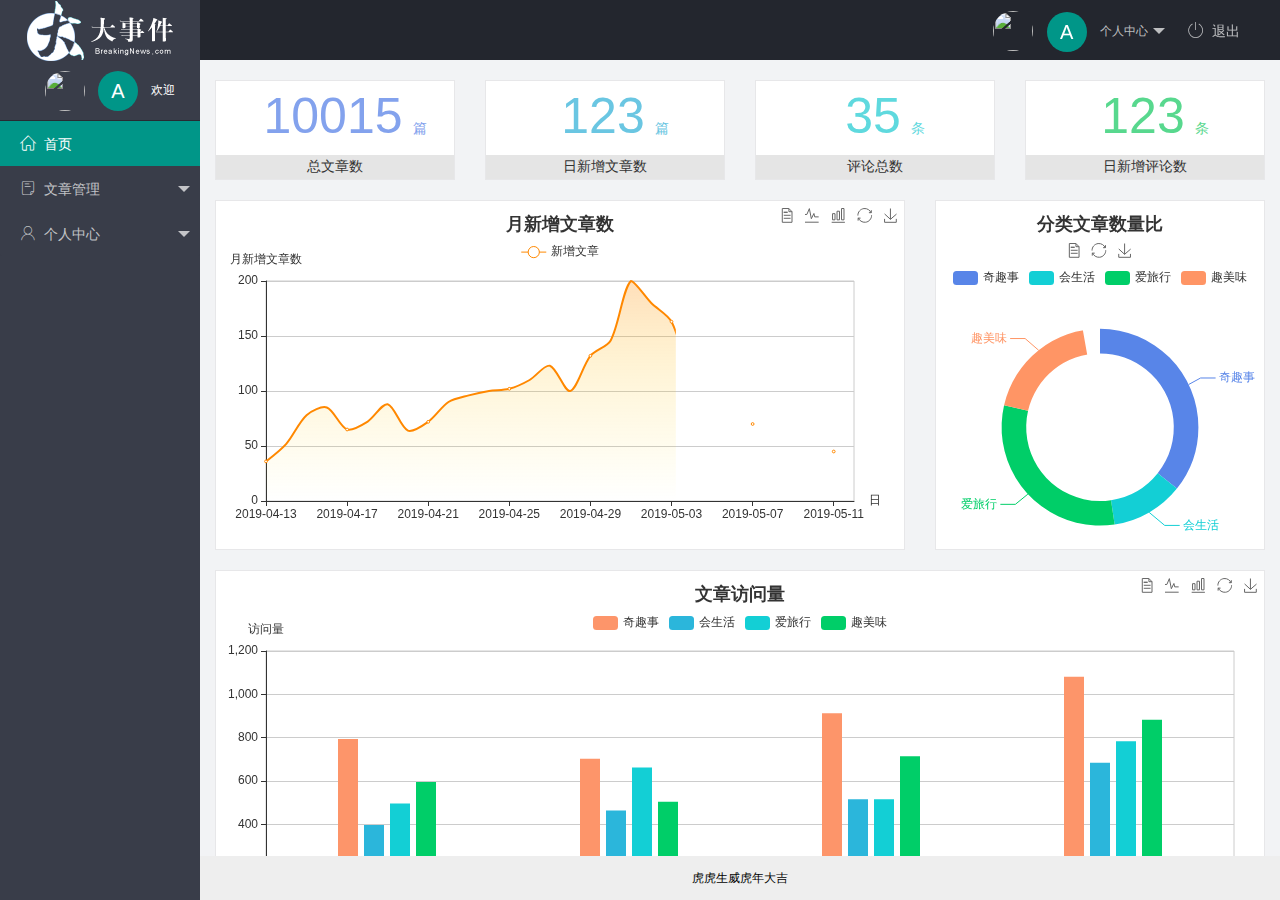
==== commit f70b0494: "用户模块完成" ====
--- a/index.html
+++ b/index.html
@@ -62,9 +62,16 @@
                     <li class="layui-nav-item">
                         <a href="javascript:;"><span class="iconfont icon-user"></span>个人中心</a>
                         <dl class="layui-nav-child">
-                            <dd><a href="javascript:;"><i class="layui-icon layui-icon-app"></i>基本资料</a></dd>
-                            <dd><a href="javascript:;"><i class="layui-icon layui-icon-app"></i>更换头像</a></dd>
-                            <dd><a href="javascript:;"><i class="layui-icon layui-icon-app"></i>重置密码</a></dd>
+                            <dd>
+                                <a href="user/userinfo.html" target="fm">
+                                    <i class="layui-icon layui-icon-app"></i>基本资料
+                                </a>
+                            </dd>
+                            <dd><a href="user/user_avatar.html" target="fm"><i
+                                        class="layui-icon layui-icon-app"></i>更换头像</a></dd>
+                            <dd><a href="user/user_pwd.html" target="fm"><i class="layui-icon layui-icon-app"></i>重置密码
+                                </a>
+                            </dd>
                         </dl>
                     </li>
                 </ul>
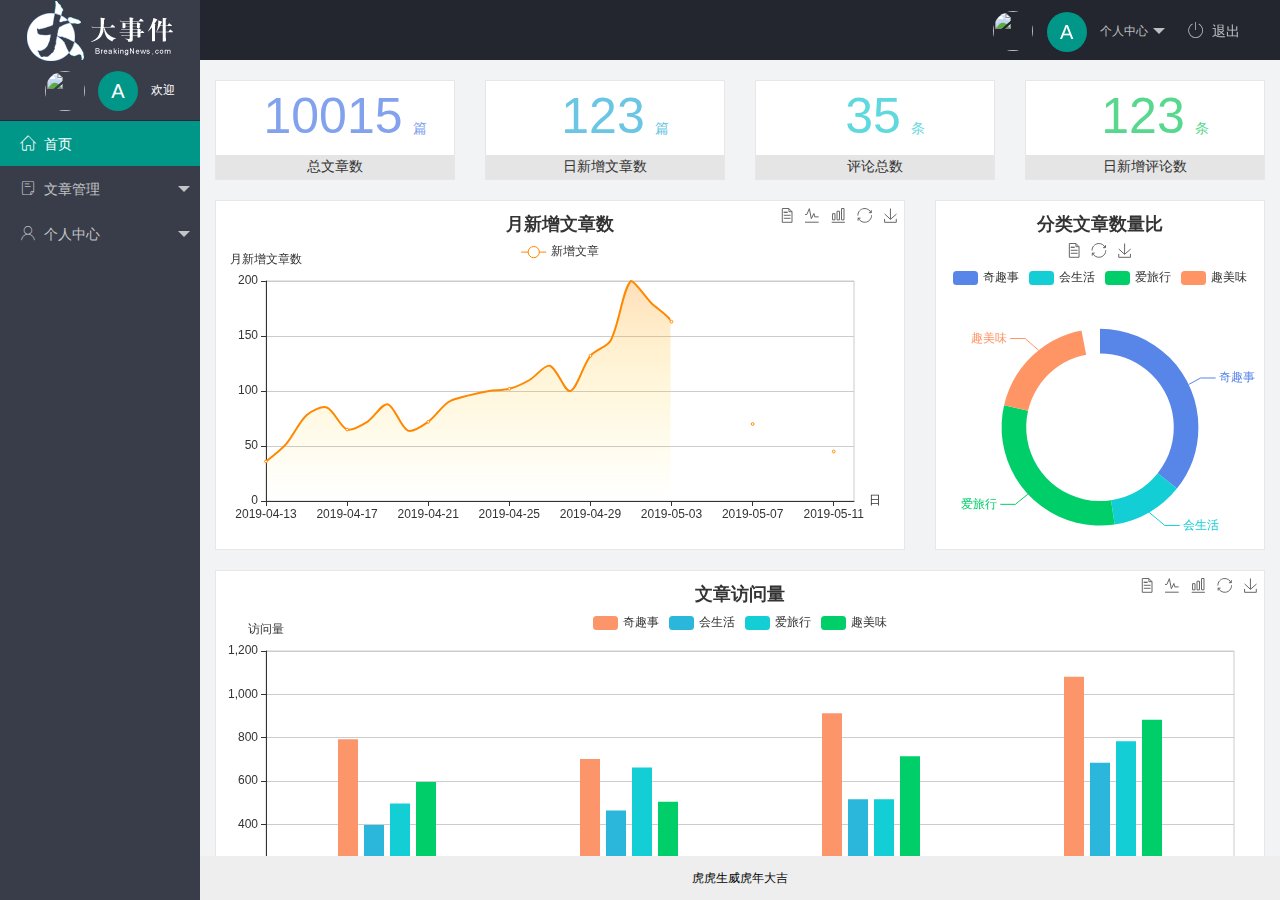
==== commit 5cfb4daa: "更新用户模块了" ====
--- a/index.html
+++ b/index.html
@@ -27,9 +27,9 @@
                         个人中心
                     </a>
                     <dl class="layui-nav-child">
-                        <dd><a href="">基本资料</a></dd>
-                        <dd><a href="">更换头像</a></dd>
-                        <dd><a href="">重置密码</a></dd>
+                        <dd><a href="/user/userinfo.html" target="fm">基本资料</a></dd>
+                        <dd><a href="/user/user_avatar.html" target="fm">更换头像</a></dd>
+                        <dd><a href="/user/user_pwd.html" target="fm">重置密码</a></dd>
                     </dl>
                 </li>
                 <li class="layui-nav-item" lay-header-event="menuRight" lay-unselect>
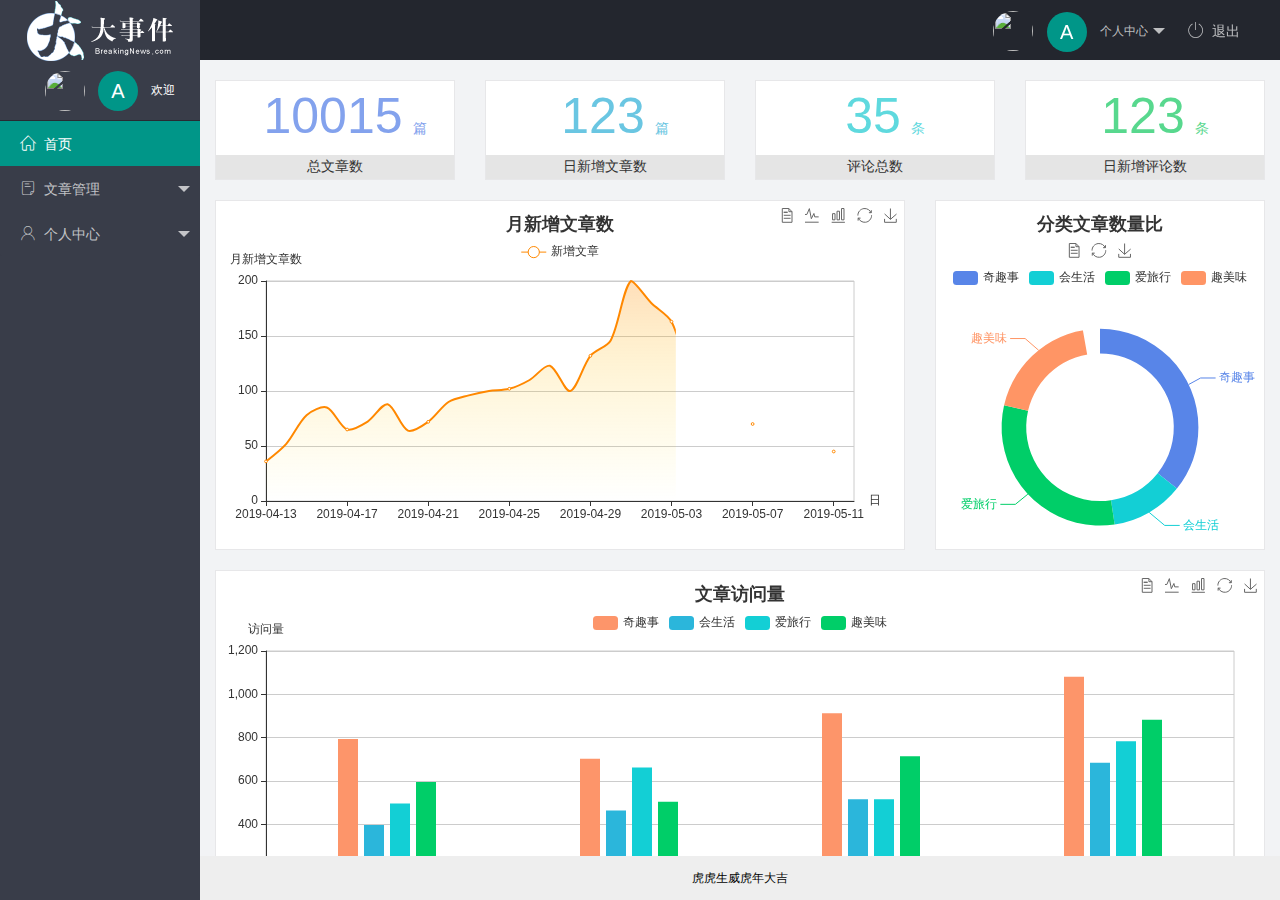
==== commit a57d120b: "完成文章功能" ====
--- a/index.html
+++ b/index.html
@@ -54,9 +54,15 @@
                     <li class="layui-nav-item">
                         <a class="" href="javascript:;"><span class="iconfont icon-16"></span>文章管理</a>
                         <dl class="layui-nav-child">
-                            <dd><a href="javascript:;"><i class="layui-icon layui-icon-app"></i>文章类别</a></dd>
-                            <dd><a href="javascript:;"><i class="layui-icon layui-icon-app"></i>文章列表</a></dd>
-                            <dd><a href="javascript:;"><i class="layui-icon layui-icon-app"></i>发布文章</a></dd>
+                            <dd>
+                                <a href="/article/art_cate.html" target="fm"><i
+                                        class="layui-icon layui-icon-app"></i>文章类别
+                                </a>
+                            </dd>
+                            <dd id="art_list"><a href="/article/art_list.html" target="fm"><i
+                                        class="layui-icon layui-icon-app"></i>文章列表</a></dd>
+                            <dd><a href="/article/art_pub.html" target="fm"><i
+                                        class="layui-icon layui-icon-app"></i>发布文章</a></dd>
                         </dl>
                     </li>
                     <li class="layui-nav-item">
